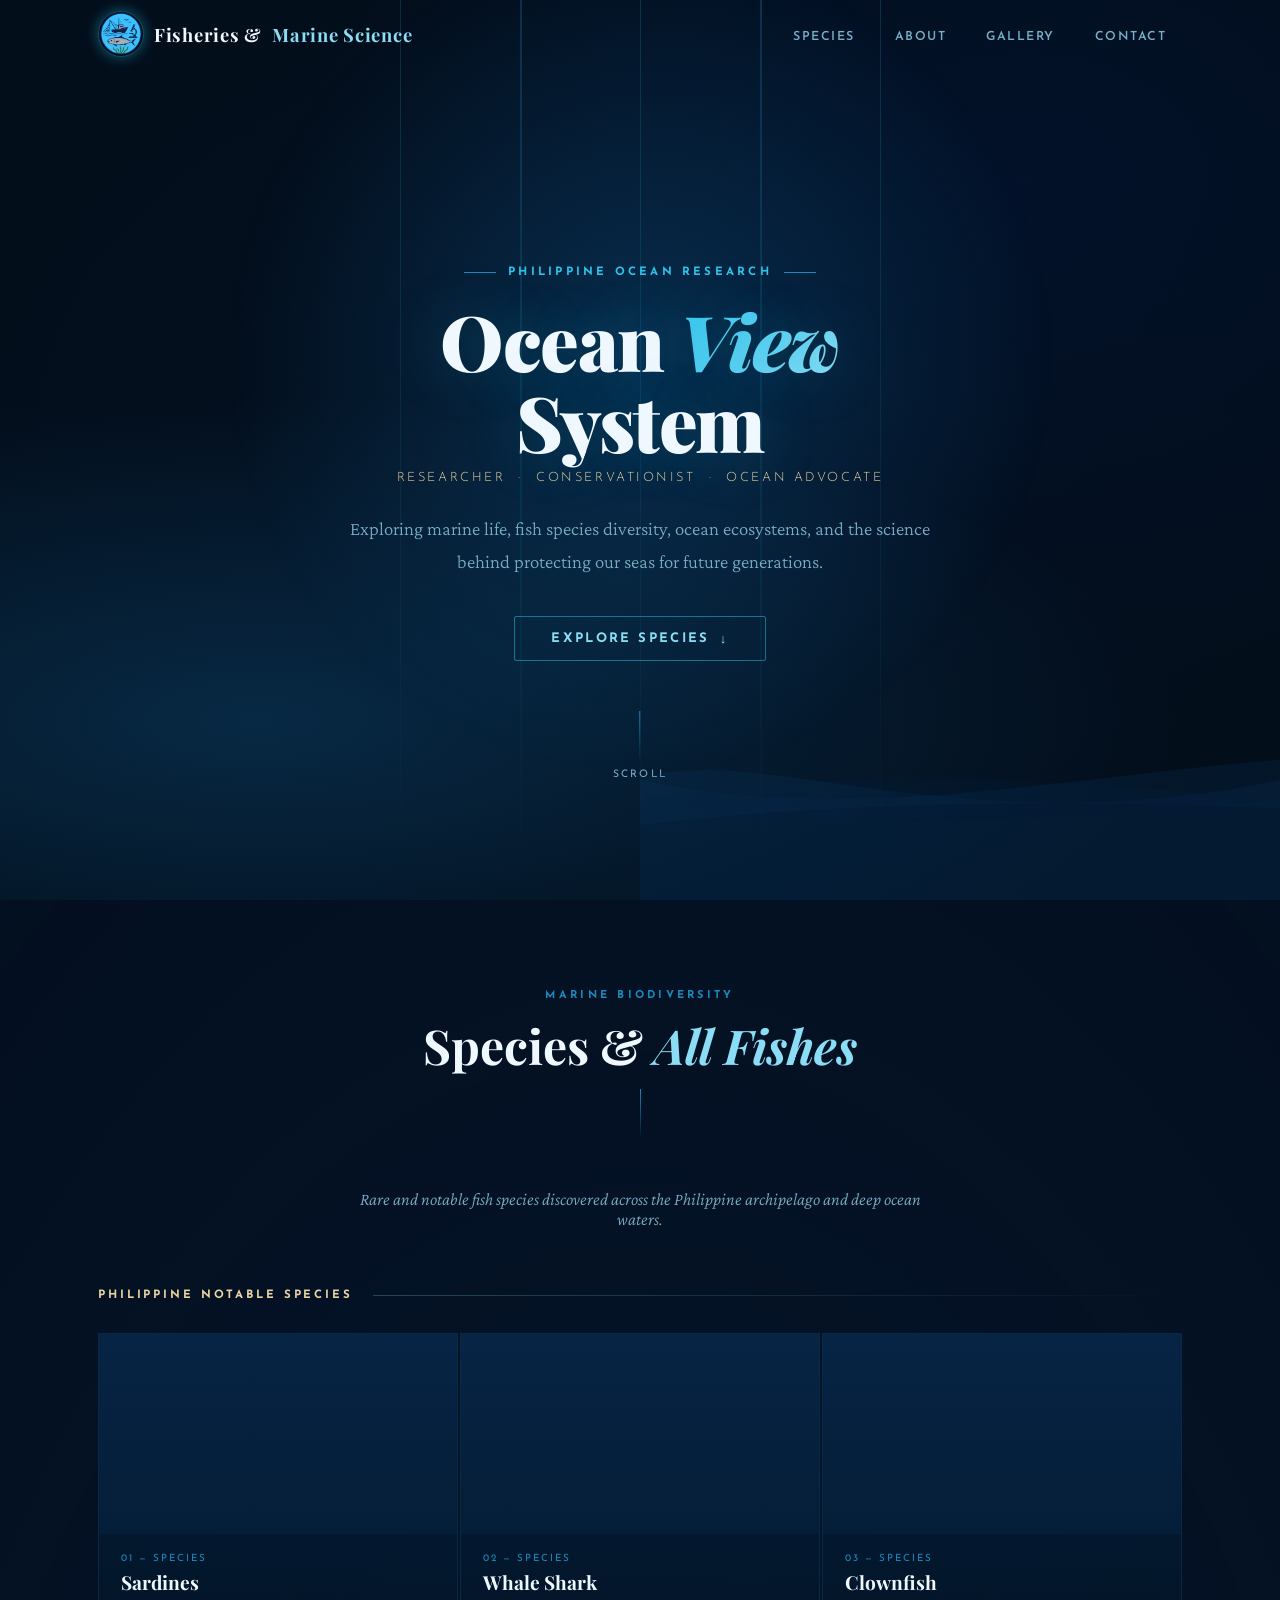
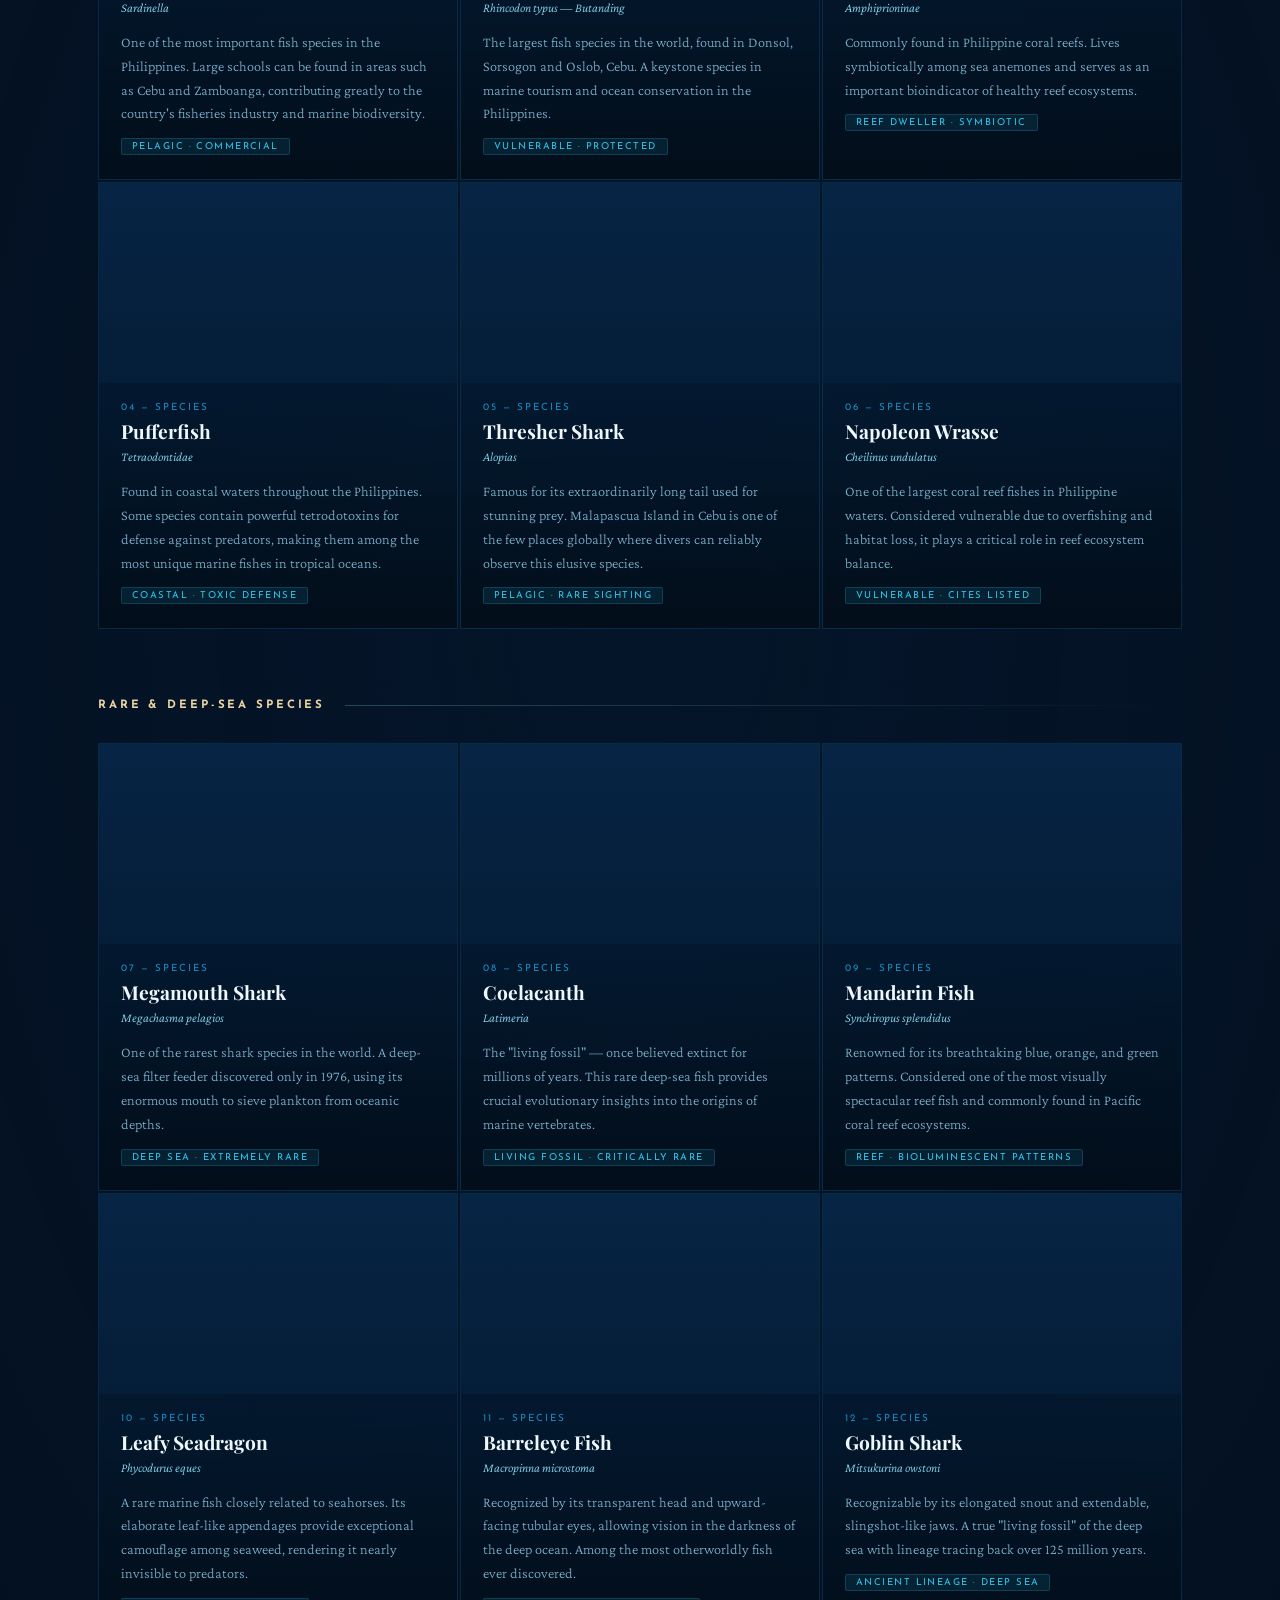
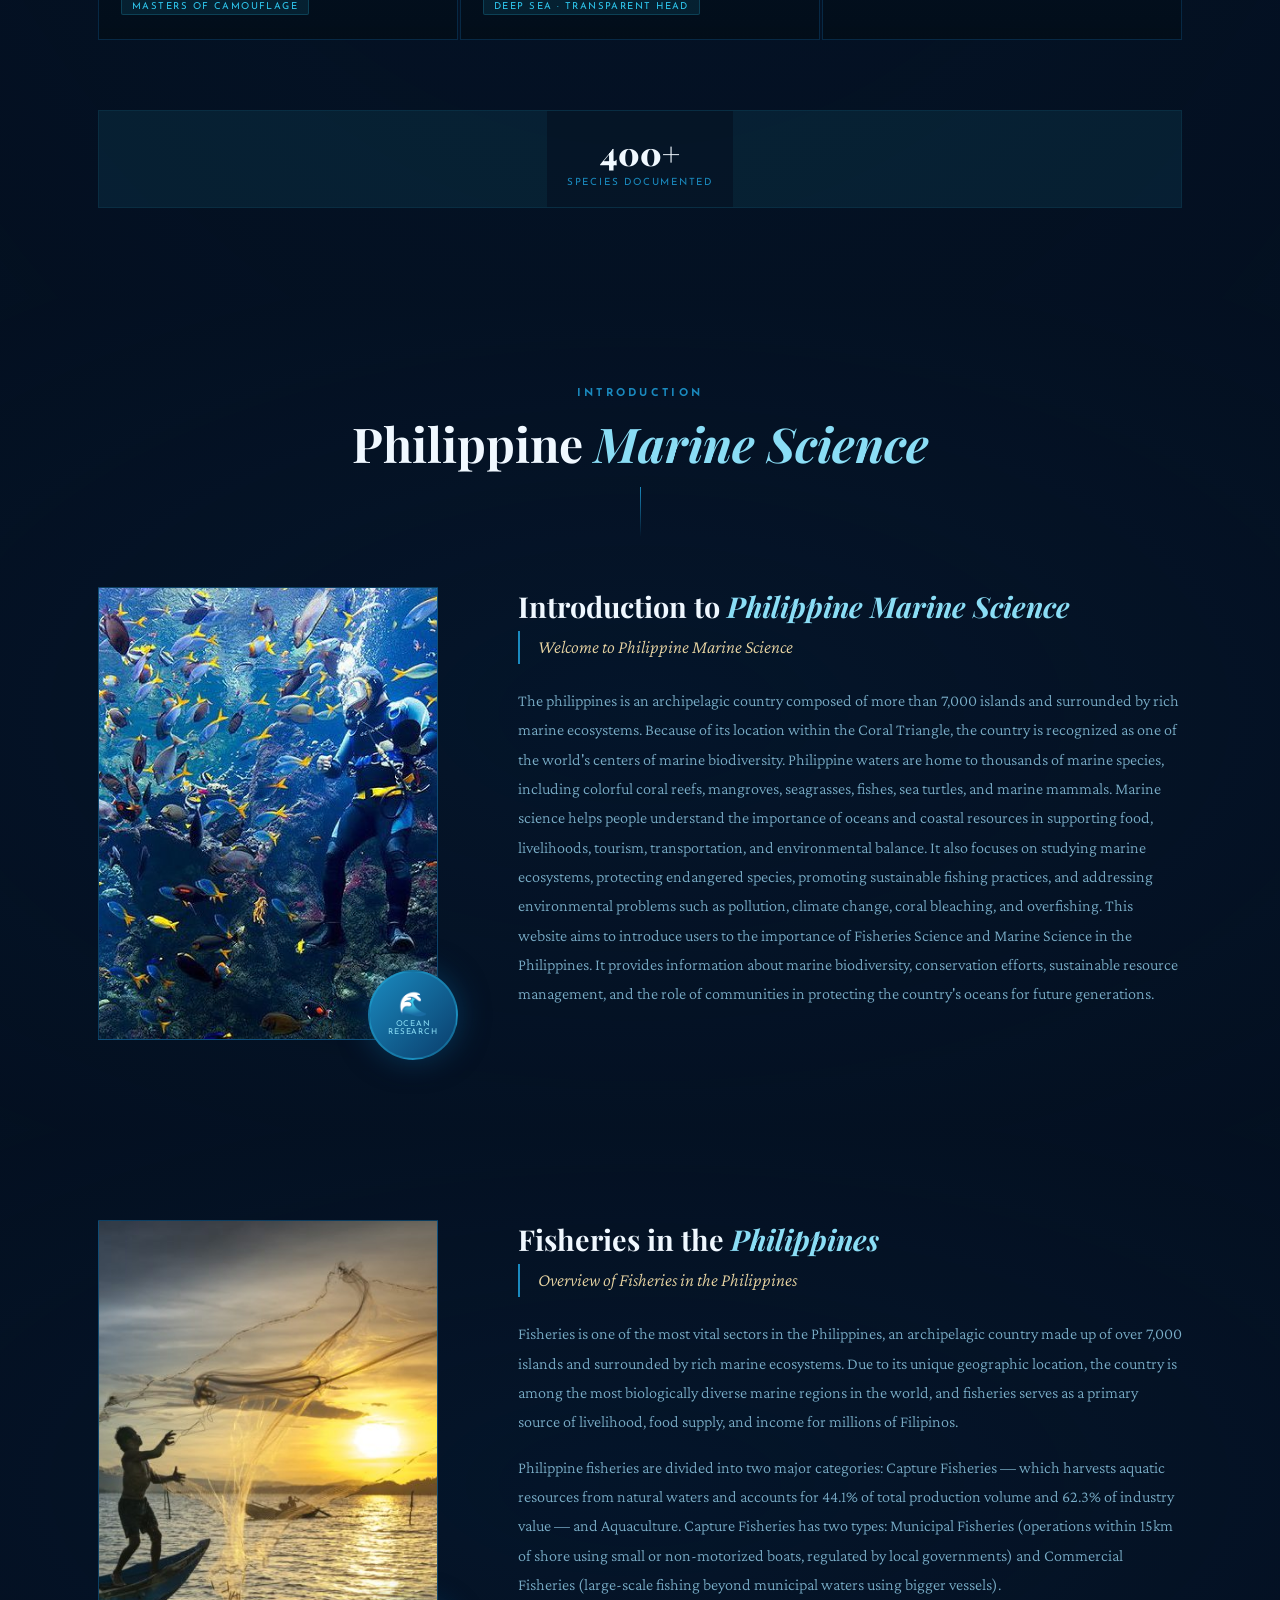
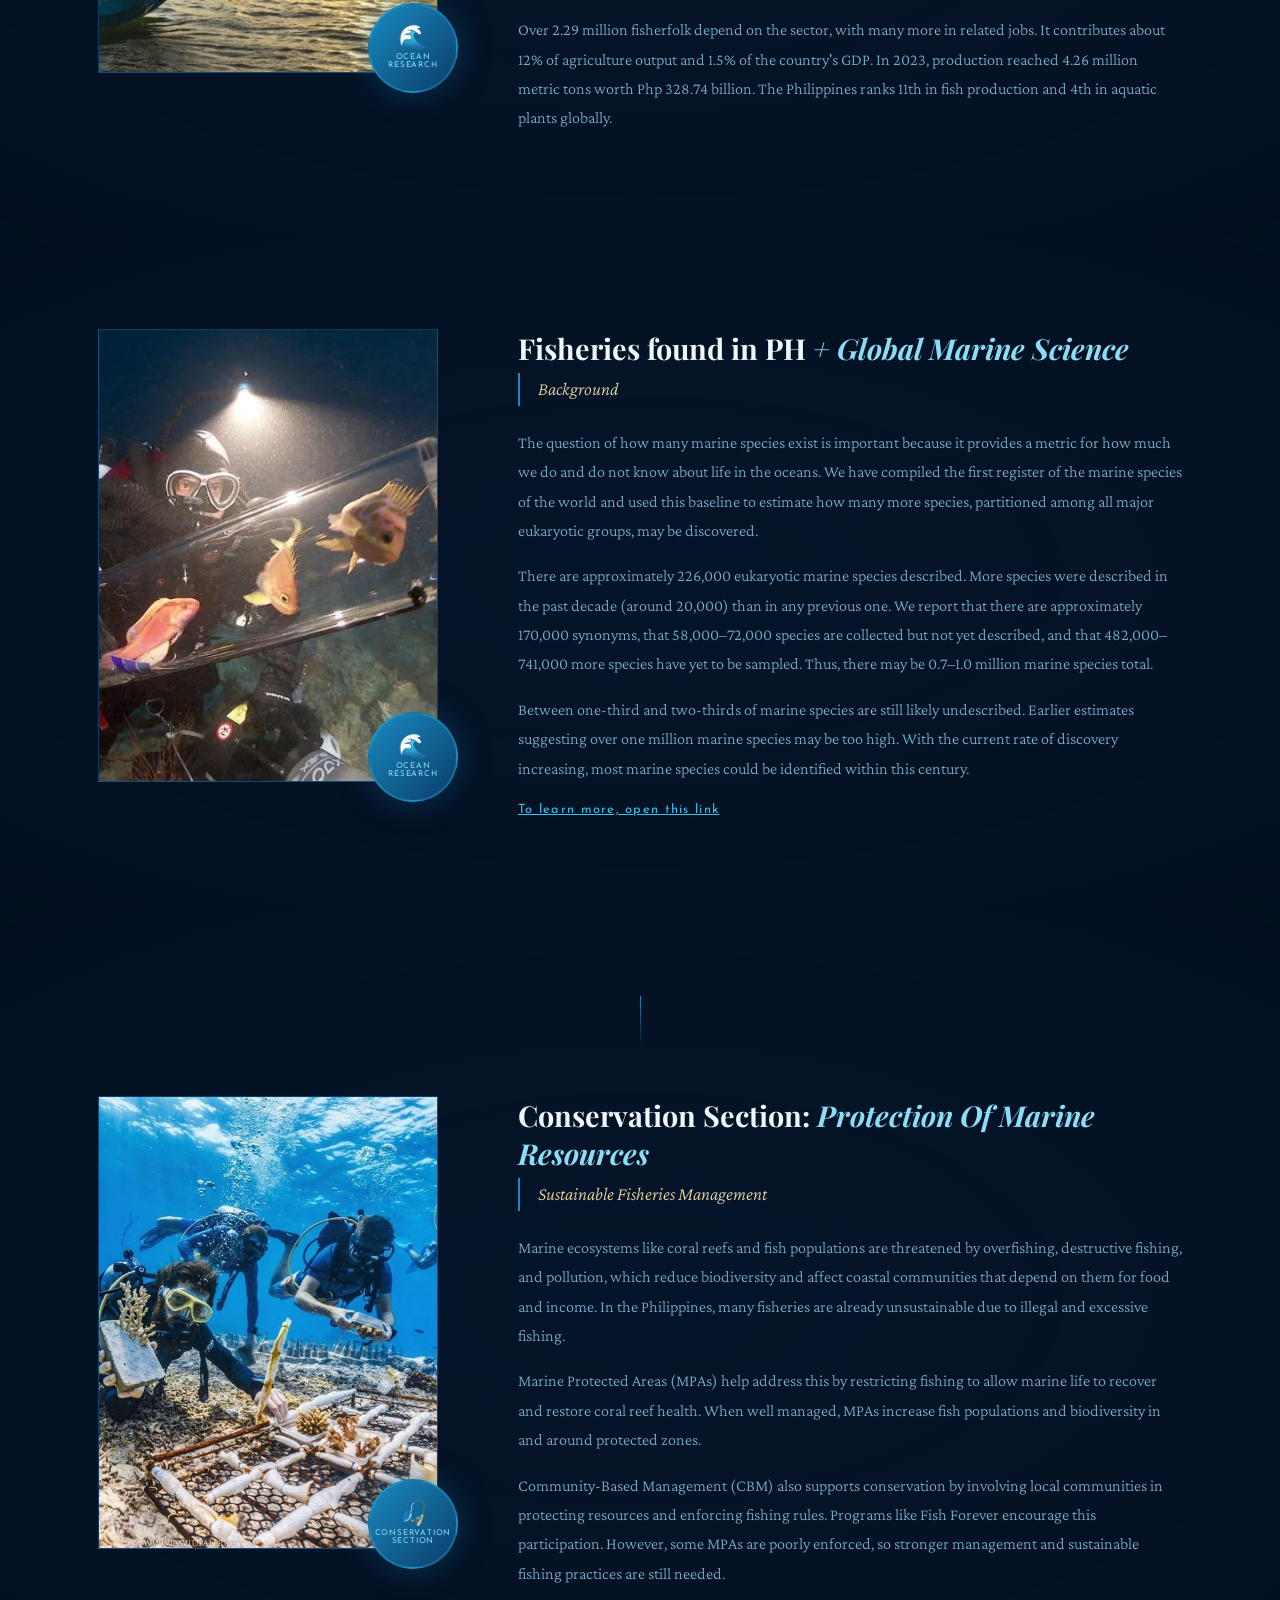
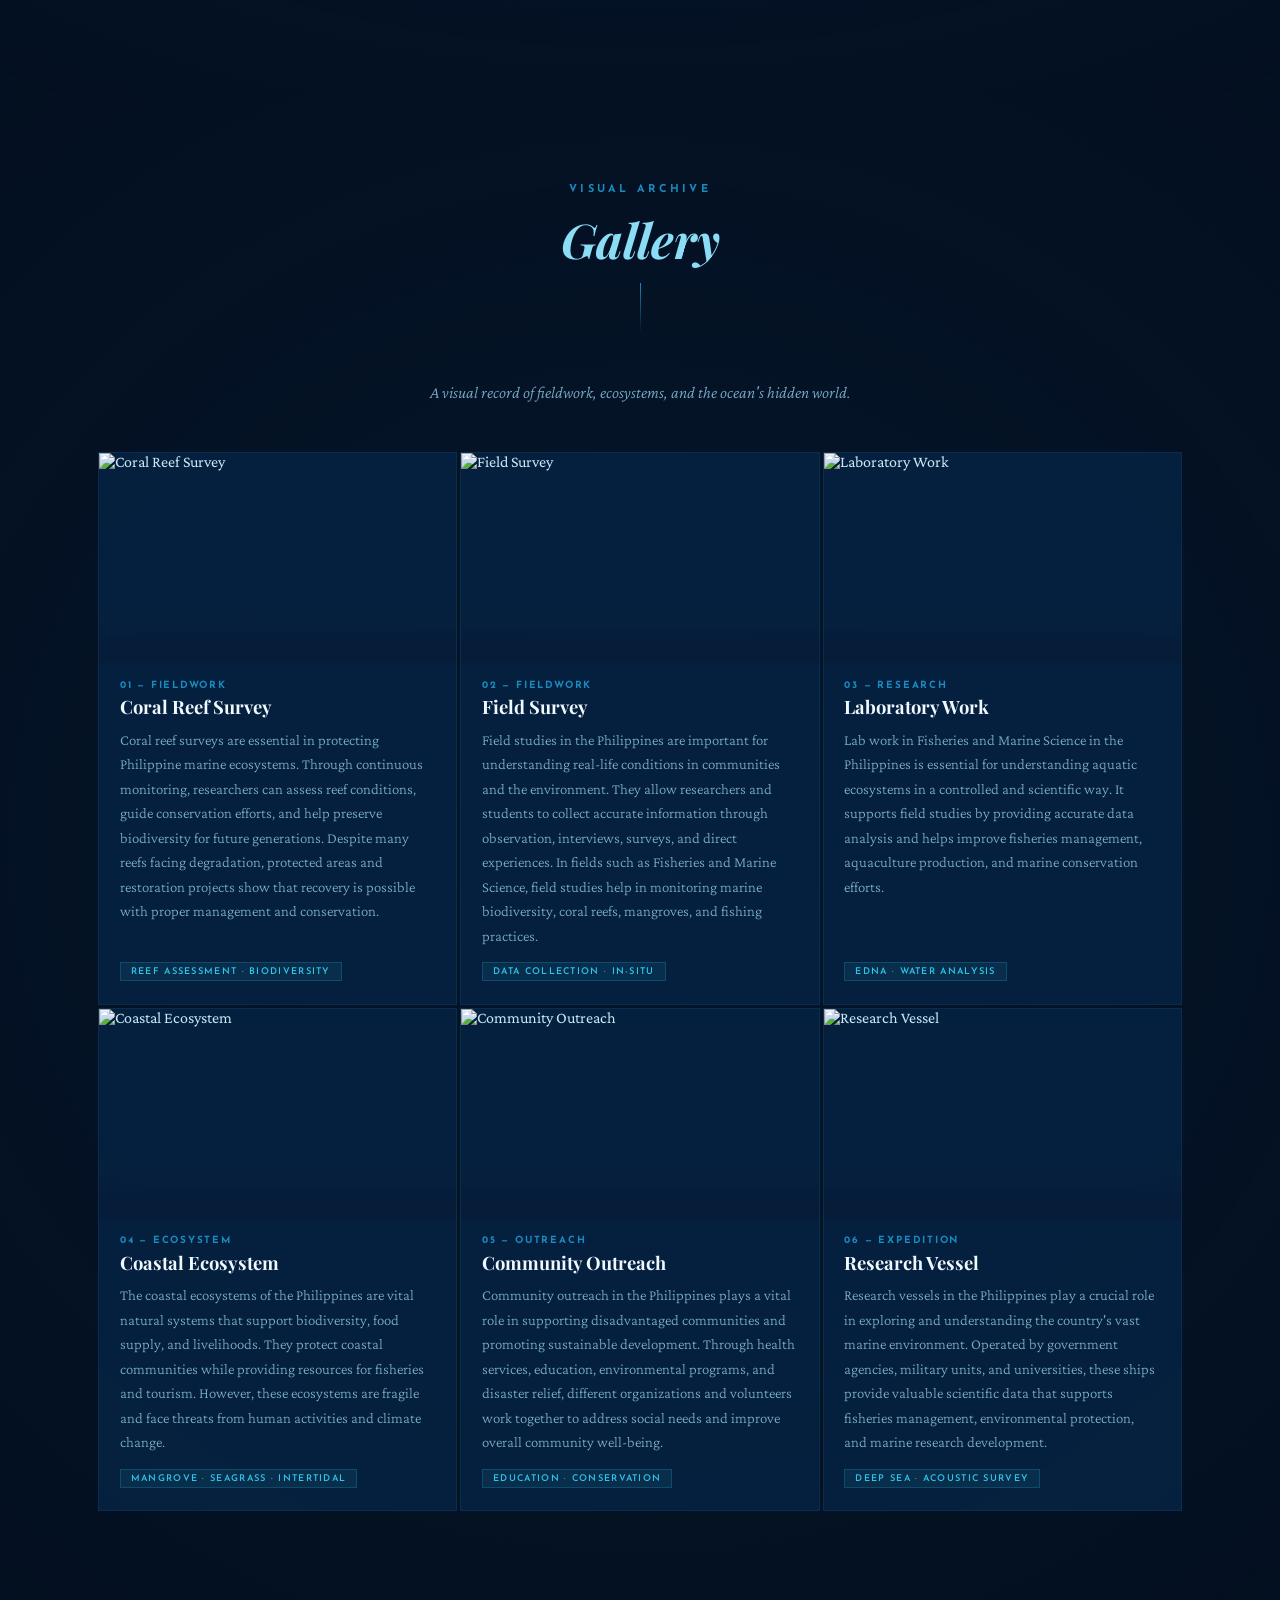
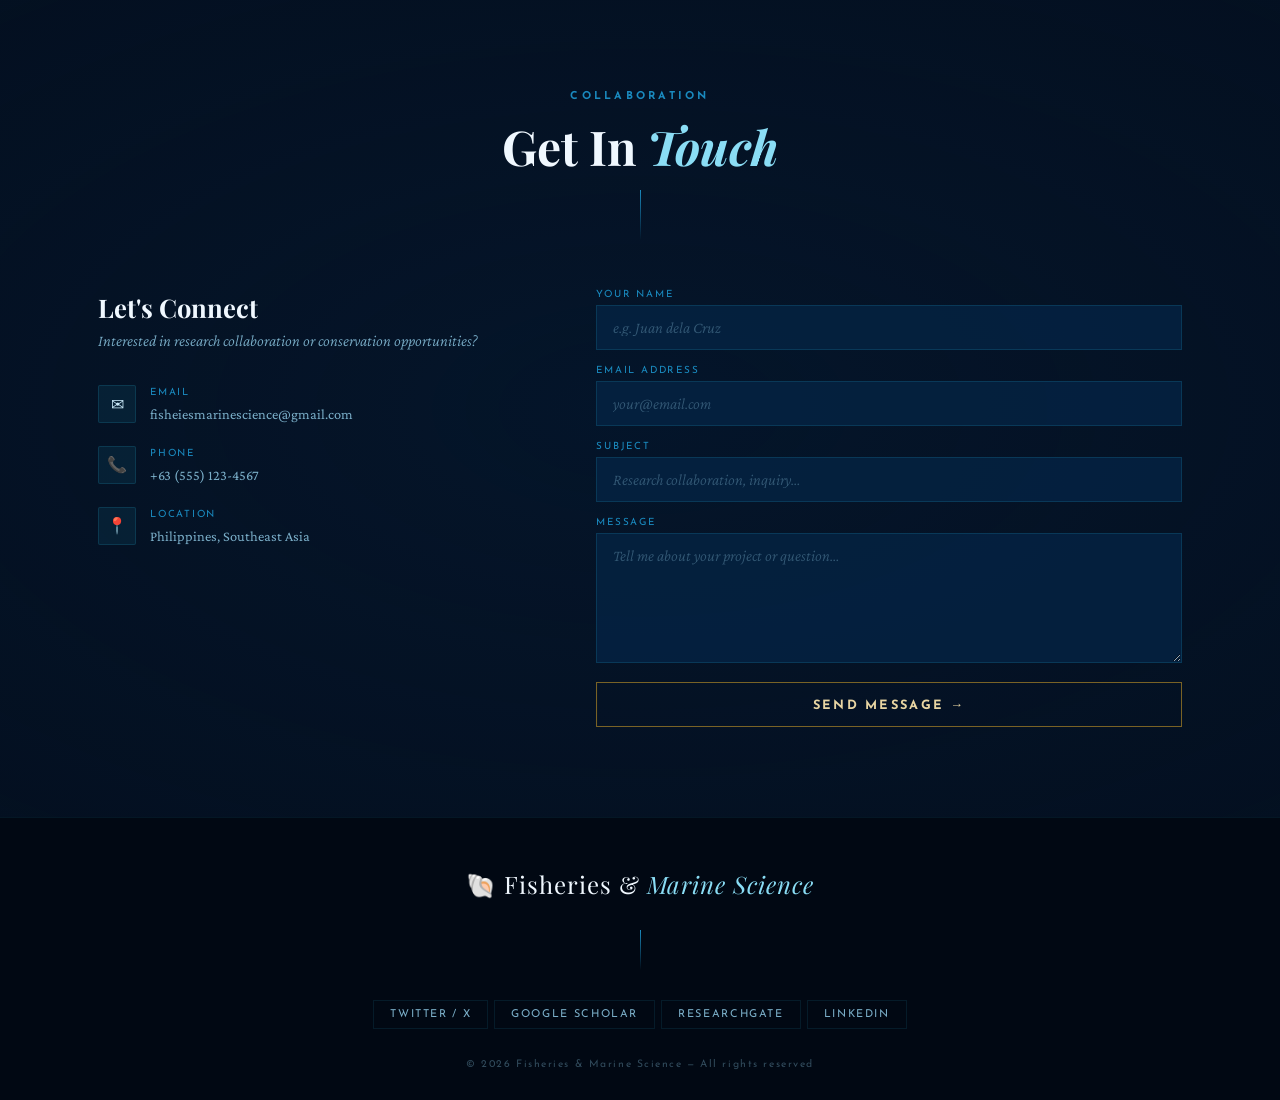
==== fms-updated (6).html @ 0a558bfd "Add files via upload" ====
<!DOCTYPE html>
<html lang="en">
<head>
  <meta charset="UTF-8">
  <meta name="viewport" content="width=device-width, initial-scale=1.0">
  <title>FMS - Fisheries &amp; Marine Science</title>
  <script src="https://cdn.jsdelivr.net/npm/@emailjs/browser@3/dist/email.min.js"></script>
  <link rel="icon" type="image/png" href="logo.ico">
  <link rel="preconnect" href="https://fonts.googleapis.com">
  <link href="https://fonts.googleapis.com/css2?family=Playfair+Display:ital,wght@0,400;0,700;0,900;1,400&family=Josefin+Sans:wght@300;400;600;700&family=Crimson+Pro:ital,wght@0,300;0,400;1,300&display=swap" rel="stylesheet">
  <link rel="stylesheet" href="baseS.css.css">
</head>
<body>

<!-- BUBBLES -->
<div class="bubbles" id="bubbles"></div>

<!-- ===== NAV ===== -->
<nav id="mainNav">
  <div class="container">
    <a href="#" class="logo">
      <div class="logo-icon"><img src="logo.png" alt="FMS Logo"></div>
      Fisheries &amp; <span>Marine Science</span>
    </a>
    <div class="menu-toggle" id="menuToggle">
      <span></span><span></span><span></span>
    </div>
    <ul class="nav-links" id="navLinks">
      <li><a href="#all-fishes">Species</a></li>
      <li><a href="#about">About</a></li>
      <li><a href="#gallery">Gallery</a></li>
      <li><a href="#contact">Contact</a></li>
    </ul>
  </div>
</nav>

<!-- ===== HERO ===== -->
<section class="hero" id="hero">
  <div class="rays">
    <div class="ray" style="left:20%;width:1px;animation-duration:7s;animation-delay:0s;"></div>
    <div class="ray" style="left:35%;width:2px;animation-duration:9s;animation-delay:1.5s;"></div>
    <div class="ray" style="left:50%;width:1px;animation-duration:6s;animation-delay:0.5s;"></div>
    <div class="ray" style="left:65%;width:2px;animation-duration:11s;animation-delay:2s;"></div>
    <div class="ray" style="left:80%;width:1px;animation-duration:8s;animation-delay:1s;"></div>
  </div>
  <div class="hero-content">
    <div class="hero-eyebrow">Philippine Ocean Research</div>
    <h1>Ocean <em>View</em><br>System</h1>
    <p class="hero-sub">Researcher &nbsp;·&nbsp; Conservationist &nbsp;·&nbsp; Ocean Advocate</p>
    <p class="tagline">
      Exploring marine life, fish species diversity, ocean ecosystems,
      and the science behind protecting our seas for future generations.
    </p>
    <a href="#all-fishes" class="hero-cta">
      <span>Explore Species</span>
      <span>↓</span>
    </a>
  </div>
  <div class="hero-scroll">
    <span></span>
    Scroll
  </div>
  <div class="hero-waves">
    <svg viewBox="0 0 1440 160" xmlns="http://www.w3.org/2000/svg" class="wave1" preserveAspectRatio="none">
      <path d="M0,64 C180,120 360,0 540,64 C720,128 900,10 1080,64 C1260,118 1380,30 1440,64 L1440,160 L0,160 Z" fill="rgba(10,61,107,0.4)"/>
      <path d="M1440,64 C1260,120 1080,0 900,64 C720,128 540,10 360,64 C180,118 60,30 0,64 L0,160 L1440,160 Z" fill="rgba(10,61,107,0.4)"/>
    </svg>
    <svg viewBox="0 0 1440 160" xmlns="http://www.w3.org/2000/svg" class="wave2" preserveAspectRatio="none">
      <path d="M0,80 C240,140 480,20 720,80 C960,140 1200,20 1440,80 L1440,160 L0,160 Z" fill="rgba(6,36,68,0.6)"/>
      <path d="M1440,80 C1200,140 960,20 720,80 C480,140 240,20 0,80 L0,160 L1440,160 Z" fill="rgba(6,36,68,0.6)"/>
    </svg>
    <svg viewBox="0 0 1440 160" xmlns="http://www.w3.org/2000/svg" class="wave3" preserveAspectRatio="none">
      <path d="M0,100 C360,40 720,160 1080,100 C1260,70 1380,120 1440,100 L1440,160 L0,160 Z" fill="rgba(4,15,31,0.9)"/>
      <path d="M1440,100 C1080,40 720,160 360,100 C180,70 60,120 0,100 L0,160 L1440,160 Z" fill="rgba(4,15,31,0.9)"/>
    </svg>
  </div>
</section>

<!-- ===== SPECIES ===== -->
<section id="all-fishes">
  <div class="container">
    <p class="section-tag">Marine Biodiversity</p>
    <h2 class="section-title">Species &amp; <em>All Fishes</em></h2>
    <div class="section-rule"></div>
    <p class="fish-intro">Rare and notable fish species discovered across the Philippine archipelago and deep ocean waters.</p>

    <div class="fish-group fade-up">
      <div class="group-header">
        <h3>Philippine Notable Species</h3>
        <div class="group-line"></div>
      </div>
      <div class="fish-grid">
        <div class="fish-card">
          <div class="fish-card-img" style="background-image: url('https://upload.wikimedia.org/wikipedia/commons/2/26/School_of_sardines_at_the_Monterey_Bay_Aquarium_%2812056%29.jpg');"></div>
          <div class="fish-card-body">
            <div class="fish-card-num">01 — SPECIES</div>
            <h4>Sardines</h4>
            <p class="latin">Sardinella</p>
            <p>One of the most important fish species in the Philippines. Large schools can be found in areas such as Cebu and Zamboanga, contributing greatly to the country's fisheries industry and marine biodiversity.</p>
            <span class="fish-card-tag">Pelagic · Commercial</span>
          </div>
        </div>
        <div class="fish-card">
          <div class="fish-card-img" style="background-image: url('https://upload.wikimedia.org/wikipedia/commons/c/c7/Whale_Shark_AdF.jpg');"></div>
          <div class="fish-card-body">
            <div class="fish-card-num">02 — SPECIES</div>
            <h4>Whale Shark</h4>
            <p class="latin">Rhincodon typus — Butanding</p>
            <p>The largest fish species in the world, found in Donsol, Sorsogon and Oslob, Cebu. A keystone species in marine tourism and ocean conservation in the Philippines.</p>
            <span class="fish-card-tag">Vulnerable · Protected</span>
          </div>
        </div>
        <div class="fish-card">
          <div class="fish-card-img" style="background-image: url('https://upload.wikimedia.org/wikipedia/commons/a/ad/Amphiprion_ocellaris_%28Clown_anemonefish%29_by_Nick_Hobgood.jpg');"></div>
          <div class="fish-card-body">
            <div class="fish-card-num">03 — SPECIES</div>
            <h4>Clownfish</h4>
            <p class="latin">Amphiprioninae</p>
            <p>Commonly found in Philippine coral reefs. Lives symbiotically among sea anemones and serves as an important bioindicator of healthy reef ecosystems.</p>
            <span class="fish-card-tag">Reef Dweller · Symbiotic</span>
          </div>
        </div>
        <div class="fish-card">
          <div class="fish-card-img" style="background-image: url('https://upload.wikimedia.org/wikipedia/commons/d/de/Finepatterned_Pufferfish_%28Takifugu_poecilonotus%29_-_GRB.jpg');"></div>
          <div class="fish-card-body">
            <div class="fish-card-num">04 — SPECIES</div>
            <h4>Pufferfish</h4>
            <p class="latin">Tetraodontidae</p>
            <p>Found in coastal waters throughout the Philippines. Some species contain powerful tetrodotoxins for defense against predators, making them among the most unique marine fishes in tropical oceans.</p>
            <span class="fish-card-tag">Coastal · Toxic Defense</span>
          </div>
        </div>
        <div class="fish-card">
          <div class="fish-card-img" style="background-image: url('https://upload.wikimedia.org/wikipedia/commons/1/18/Thresher_shark.jpg');"></div>
          <div class="fish-card-body">
            <div class="fish-card-num">05 — SPECIES</div>
            <h4>Thresher Shark</h4>
            <p class="latin">Alopias</p>
            <p>Famous for its extraordinarily long tail used for stunning prey. Malapascua Island in Cebu is one of the few places globally where divers can reliably observe this elusive species.</p>
            <span class="fish-card-tag">Pelagic · Rare Sighting</span>
          </div>
        </div>
        <div class="fish-card">
          <div class="fish-card-img" style="background-image: url('https://upload.wikimedia.org/wikipedia/commons/4/49/Humphead_wrasse_melb_aquarium.jpg');"></div>
          <div class="fish-card-body">
            <div class="fish-card-num">06 — SPECIES</div>
            <h4>Napoleon Wrasse</h4>
            <p class="latin">Cheilinus undulatus</p>
            <p>One of the largest coral reef fishes in Philippine waters. Considered vulnerable due to overfishing and habitat loss, it plays a critical role in reef ecosystem balance.</p>
            <span class="fish-card-tag">Vulnerable · CITES Listed</span>
          </div>
        </div>
      </div>
    </div>

    <div class="fish-group fade-up">
      <div class="group-header">
        <h3>Rare &amp; Deep-Sea Species</h3>
        <div class="group-line"></div>
      </div>
      <div class="fish-grid">
        <div class="fish-card">
          <div class="fish-card-img" style="background-image: url('https://upload.wikimedia.org/wikipedia/commons/1/14/Megamouth_shark_Megachasma_pelagios.jpg');"></div>
          <div class="fish-card-body">
            <div class="fish-card-num">07 — SPECIES</div>
            <h4>Megamouth Shark</h4>
            <p class="latin">Megachasma pelagios</p>
            <p>One of the rarest shark species in the world. A deep-sea filter feeder discovered only in 1976, using its enormous mouth to sieve plankton from oceanic depths.</p>
            <span class="fish-card-tag">Deep Sea · Extremely Rare</span>
          </div>
        </div>
        <div class="fish-card">
          <div class="fish-card-img" style="background-image: url('https://upload.wikimedia.org/wikipedia/commons/f/ff/Latimeria_menadoensis.jpg');"></div>
          <div class="fish-card-body">
            <div class="fish-card-num">08 — SPECIES</div>
            <h4>Coelacanth</h4>
            <p class="latin">Latimeria</p>
            <p>The "living fossil" — once believed extinct for millions of years. This rare deep-sea fish provides crucial evolutionary insights into the origins of marine vertebrates.</p>
            <span class="fish-card-tag">Living Fossil · Critically Rare</span>
          </div>
        </div>
        <div class="fish-card">
          <div class="fish-card-img" style="background-image: url('https://upload.wikimedia.org/wikipedia/commons/0/0e/Male_Mandarin_Dragonet_%28Pterosynchiropus_splendidus%29.jpg');"></div>
          <div class="fish-card-body">
            <div class="fish-card-num">09 — SPECIES</div>
            <h4>Mandarin Fish</h4>
            <p class="latin">Synchiropus splendidus</p>
            <p>Renowned for its breathtaking blue, orange, and green patterns. Considered one of the most visually spectacular reef fish and commonly found in Pacific coral reef ecosystems.</p>
            <span class="fish-card-tag">Reef · Bioluminescent Patterns</span>
          </div>
        </div>
        <div class="fish-card">
          <div class="fish-card-img" style="background-image: url('https://upload.wikimedia.org/wikipedia/commons/7/7b/Leafy_seadragon.jpg');"></div>
          <div class="fish-card-body">
            <div class="fish-card-num">10 — SPECIES</div>
            <h4>Leafy Seadragon</h4>
            <p class="latin">Phycodurus eques</p>
            <p>A rare marine fish closely related to seahorses. Its elaborate leaf-like appendages provide exceptional camouflage among seaweed, rendering it nearly invisible to predators.</p>
            <span class="fish-card-tag">Masters of Camouflage</span>
          </div>
        </div>
        <div class="fish-card">
          <div class="fish-card-img" style="background-image: url('https://upload.wikimedia.org/wikipedia/commons/b/b5/Barreleye-fish_GoK.jpg');"></div>
          <div class="fish-card-body">
            <div class="fish-card-num">11 — SPECIES</div>
            <h4>Barreleye Fish</h4>
            <p class="latin">Macropinna microstoma</p>
            <p>Recognized by its transparent head and upward-facing tubular eyes, allowing vision in the darkness of the deep ocean. Among the most otherworldly fish ever discovered.</p>
            <span class="fish-card-tag">Deep Sea · Transparent Head</span>
          </div>
        </div>
        <div class="fish-card">
          <div class="fish-card-img" style="background-image: url('https://www.fws.gov/sites/default/files/banner_images/2022-12/goblin%2Bshark.jpg');"></div>
          <div class="fish-card-body">
            <div class="fish-card-num">12 — SPECIES</div>
            <h4>Goblin Shark</h4>
            <p class="latin">Mitsukurina owstoni</p>
            <p>Recognizable by its elongated snout and extendable, slingshot-like jaws. A true "living fossil" of the deep sea with lineage tracing back over 125 million years.</p>
            <span class="fish-card-tag">Ancient Lineage · Deep Sea</span>
          </div>
        </div>
      </div>
    </div>

    <!-- ===== STATS — inilipat dito mula sa about section ===== -->
<div class="about-stats fade-up" style="margin-top: 50px; display: flex; justify-content: center;">
  <div class="stat" style="border: none;">
    <div class="stat-num">
      <a href="https://www.fishi-pedia.com/fishes/native_regions/mer-des-philippines?fbclid=IwY2xjawSCKUdleHRuA2FlbQIxMABicmlkETFuZ2pFQ0xOVXUweHo0OEJIc3J0YwZhcHBfaWQQMjIyMDM5MTc4ODIwMDg5MgABHpcvwIihCHpbOLQuYhUWidownOeyvklqakDoCJkTO2quJLb8AixC_XsJWoBy_aem_-XkKSZQDQFl_pWx6UTZDTw&pg=2" target="_blank" style="color: inherit; text-decoration: none;">400+</a>
    </div>
    <div class="stat-label">Species Documented</div>
  </div>
</div>
</section>

<!-- ===== ABOUT — Section 1: Philippine Marine Science ===== -->
<section id="about">
  <div class="container">
    <p class="section-tag">Introduction</p>
    <h2 class="section-title">Philippine <em>Marine Science</em></h2>
    <div class="section-rule"></div>
    <div class="about-inner fade-up">
      <div class="about-visual">
        <div class="about-img-frame">
          <img src="PMS.jpg" alt="Philippine Marine Science">
          <div class="about-corner tl"></div>
          <div class="about-corner tr"></div>
          <div class="about-corner bl"></div>
          <div class="about-corner br"></div>
        </div>
        <div class="about-badge">
          <span class="badge-num">🌊</span>
          <span class="badge-label">Ocean Research</span>
        </div>
      </div>
      <div class="about-content">
        <h3>Introduction to <em>Philippine Marine Science</em></h3>
        <p class="lead">Welcome to Philippine Marine Science</p>
        <p>The philippines is an archipelagic country composed of more than 7,000 islands and surrounded by rich marine ecosystems. Because of its location within the Coral Triangle, the country is recognized as one of the world's centers of marine biodiversity. Philippine waters are home to thousands of marine species, including colorful coral reefs, mangroves, seagrasses, fishes, sea turtles, and marine mammals. Marine science helps people understand the importance of oceans and coastal resources in supporting food, livelihoods, tourism, transportation, and environmental balance. It also focuses on studying marine ecosystems, protecting endangered species, promoting sustainable fishing practices, and addressing environmental problems such as pollution, climate change, coral bleaching, and overfishing. This website aims to introduce users to the importance of Fisheries Science and Marine Science in the Philippines. It provides information about marine biodiversity, conservation efforts, sustainable resource management, and the role of communities in protecting the country's oceans for future generations.</p>
      </div>
    </div>
  </div>
</section>

<!-- ===== ABOUT — Section 2: Fisheries in the Philippines ===== -->
<section id="about">
  <div class="container">
    <div class="about-inner fade-up">
      <div class="about-visual">
        <div class="about-img-frame">
          <img src="FMS-PH.jpg" alt="Fisheries in the Philippines">
          <div class="about-corner tl"></div>
          <div class="about-corner tr"></div>
          <div class="about-corner bl"></div>
          <div class="about-corner br"></div>
        </div>
        <div class="about-badge">
          <span class="badge-num">🌊</span>
          <span class="badge-label">Ocean Research</span>
        </div>
      </div>
      <div class="about-content">
        <h3>Fisheries in the <em>Philippines</em></h3>
        <p class="lead">Overview of Fisheries in the Philippines</p>
        <p>Fisheries is one of the most vital sectors in the Philippines, an archipelagic country made up of over 7,000 islands and surrounded by rich marine ecosystems. Due to its unique geographic location, the country is among the most biologically diverse marine regions in the world, and fisheries serves as a primary source of livelihood, food supply, and income for millions of Filipinos.</p>
        <p>Philippine fisheries are divided into two major categories: Capture Fisheries — which harvests aquatic resources from natural waters and accounts for 44.1% of total production volume and 62.3% of industry value — and Aquaculture. Capture Fisheries has two types: Municipal Fisheries (operations within 15km of shore using small or non-motorized boats, regulated by local governments) and Commercial Fisheries (large-scale fishing beyond municipal waters using bigger vessels).</p>
        <p>Over 2.29 million fisherfolk depend on the sector, with many more in related jobs. It contributes about 12% of agriculture output and 1.5% of the country's GDP. In 2023, production reached 4.26 million metric tons worth Php 328.74 billion. The Philippines ranks 11th in fish production and 4th in aquatic plants globally.</p>
      </div>
    </div>
  </div>
</section>

<!-- ===== ABOUT — Section 3: Global Marine Science ===== -->
<section id="about">
  <div class="container">
    <div class="about-inner fade-up">
      <div class="about-visual">
        <div class="about-img-frame">
          <img src="GPMS.jpeg" alt="Global Marine Science">
          <div class="about-corner tl"></div>
          <div class="about-corner tr"></div>
          <div class="about-corner bl"></div>
          <div class="about-corner br"></div>
        </div>
        <div class="about-badge">
          <span class="badge-num">🌊</span>
          <span class="badge-label">Ocean Research</span>
        </div>
      </div>
      <div class="about-content">
        <h3>Fisheries found in PH <em>+ Global Marine Science</em></h3>
        <p class="lead">Background</p>
        <p>The question of how many marine species exist is important because it provides a metric for how much we do and do not know about life in the oceans. We have compiled the first register of the marine species of the world and used this baseline to estimate how many more species, partitioned among all major eukaryotic groups, may be discovered.</p>
        <p>There are approximately 226,000 eukaryotic marine species described. More species were described in the past decade (around 20,000) than in any previous one. We report that there are approximately 170,000 synonyms, that 58,000–72,000 species are collected but not yet described, and that 482,000–741,000 more species have yet to be sampled. Thus, there may be 0.7–1.0 million marine species total.</p>
        <p>Between one-third and two-thirds of marine species are still likely undescribed. Earlier estimates suggesting over one million marine species may be too high. With the current rate of discovery increasing, most marine species could be identified within this century.</p>
        <a href="https://www.scuba.com/blog/common-marine-life-philippines/?srsltid=AfmBOopg9ldkDK6r5o-sX5FRhbkPOocgEcXfHw-9GMfKOlwz4pa4KPEw" target="_blank">To learn more, open this link</a>
      </div>
    </div>
  </div>
</section>

<!-- ===== FISHERIES — Conservation Section ===== -->
<section id="fisheries">
  <div class="container">
    <div class="section-rule"></div>
    <div class="about-inner fade-up">
      <div class="about-visual">
        <div class="about-img-frame">
          <img src="PROTECTION PMS.jpg" alt="Fisheries Overview">
          <div class="about-corner tl"></div>
          <div class="about-corner tr"></div>
          <div class="about-corner bl"></div>
          <div class="about-corner br"></div>
        </div>
        <div class="about-badge">
          <span class="badge-num">&#127907;</span>
          <span class="badge-label">Conservation Section</span>
        </div>
      </div>
      <div class="about-content">
        <h3>Conservation Section: <em>Protection Of Marine Resources</em></h3>
        <p class="lead">Sustainable Fisheries Management</p>
        <p>Marine ecosystems like coral reefs and fish populations are threatened by overfishing, destructive fishing, and pollution, which reduce biodiversity and affect coastal communities that depend on them for food and income. In the Philippines, many fisheries are already unsustainable due to illegal and excessive fishing.</p>
        <p>Marine Protected Areas (MPAs) help address this by restricting fishing to allow marine life to recover and restore coral reef health. When well managed, MPAs increase fish populations and biodiversity in and around protected zones.</p>
        <p>Community-Based Management (CBM) also supports conservation by involving local communities in protecting resources and enforcing fishing rules. Programs like Fish Forever encourage this participation. However, some MPAs are poorly enforced, so stronger management and sustainable fishing practices are still needed.</p>
      </div>
    </div>
  </div>
</section>

<!-- ===== GALLERY ===== -->
<section id="gallery">
  <div class="container">
    <p class="section-tag">Visual Archive</p>
    <h2 class="section-title"><em>Gallery</em></h2>
    <div class="section-rule"></div>
    <p class="gallery-intro">A visual record of fieldwork, ecosystems, and the ocean's hidden world.</p>

    <div class="gallery-grid fade-up">

      <!-- 01 Coral Reef Survey -->
      <div class="gallery-item">
        <div class="gallery-photo-wrap">
          <img class="gallery-item-photo" src="Gallery/coral-reef-survey.jpg" alt="Coral Reef Survey" height="300">
        </div>
        <div class="gallery-item-body">
          <div class="gallery-item-num">01 — FIELDWORK</div>
          <h3 class="gallery-item-title">Coral Reef Survey</h3>
          <p class="gallery-item-desc">Coral reef surveys are essential in protecting Philippine marine ecosystems. Through continuous monitoring, researchers can assess reef conditions, guide conservation efforts, and help preserve biodiversity for future generations. Despite many reefs facing degradation, protected areas and restoration projects show that recovery is possible with proper management and conservation.</p>
          <span class="gallery-item-tags">Reef Assessment · Biodiversity</span>
        </div>
      </div>

      <!-- 02 Field Survey -->
      <div class="gallery-item">
        <div class="gallery-photo-wrap">
          <img class="gallery-item-photo" src="Gallery/field survey.jpg" alt="Field Survey" height="300">
        </div>
        <div class="gallery-item-body">
          <div class="gallery-item-num">02 — FIELDWORK</div>
          <h3 class="gallery-item-title">Field Survey</h3>
          <p class="gallery-item-desc">Field studies in the Philippines are important for understanding real-life conditions in communities and the environment. They allow researchers and students to collect accurate information through observation, interviews, surveys, and direct experiences. In fields such as Fisheries and Marine Science, field studies help in monitoring marine biodiversity, coral reefs, mangroves, and fishing practices.</p>
          <span class="gallery-item-tags">Data Collection · In-Situ</span>
        </div>
      </div>

      <!-- 03 Laboratory Work -->
      <div class="gallery-item">
        <div class="gallery-photo-wrap">
          <img class="gallery-item-photo" src="Gallery/lab work.jpg" alt="Laboratory Work" height="300">
        </div>
        <div class="gallery-item-body">
          <div class="gallery-item-num">03 — RESEARCH</div>
          <h3 class="gallery-item-title">Laboratory Work</h3>
          <p class="gallery-item-desc">Lab work in Fisheries and Marine Science in the Philippines is essential for understanding aquatic ecosystems in a controlled and scientific way. It supports field studies by providing accurate data analysis and helps improve fisheries management, aquaculture production, and marine conservation efforts.</p>
          <span class="gallery-item-tags">eDNA · Water Analysis</span>
        </div>
      </div>

      <!-- 04 Coastal Ecosystem -->
      <div class="gallery-item">
        <div class="gallery-photo-wrap">
          <img class="gallery-item-photo" src="Gallery/coastal ecosystem.jpg" alt="Coastal Ecosystem" height="300">
        </div>
        <div class="gallery-item-body">
          <div class="gallery-item-num">04 — ECOSYSTEM</div>
          <h3 class="gallery-item-title">Coastal Ecosystem</h3>
          <p class="gallery-item-desc">The coastal ecosystems of the Philippines are vital natural systems that support biodiversity, food supply, and livelihoods. They protect coastal communities while providing resources for fisheries and tourism. However, these ecosystems are fragile and face threats from human activities and climate change.</p>
          <span class="gallery-item-tags">Mangrove · Seagrass · Intertidal</span>
        </div>
      </div>

      <!-- 05 Community Outreach -->
      <div class="gallery-item">
        <div class="gallery-photo-wrap">
          <img class="gallery-item-photo" src="Gallery/community.jpg" alt="Community Outreach" height="300">
        </div>
        <div class="gallery-item-body">
          <div class="gallery-item-num">05 — OUTREACH</div>
          <h3 class="gallery-item-title">Community Outreach</h3>
          <p class="gallery-item-desc">Community outreach in the Philippines plays a vital role in supporting disadvantaged communities and promoting sustainable development. Through health services, education, environmental programs, and disaster relief, different organizations and volunteers work together to address social needs and improve overall community well-being.</p>
          <span class="gallery-item-tags">Education · Conservation</span>
        </div>
      </div>

      <!-- 06 Research Vessel -->
      <div class="gallery-item">
        <div class="gallery-photo-wrap">
          <img class="gallery-item-photo" src="Gallery/research vessel.jpg" alt="Research Vessel" height="300">
        </div>
        <div class="gallery-item-body">
          <div class="gallery-item-num">06 — EXPEDITION</div>
          <h3 class="gallery-item-title">Research Vessel</h3>
          <p class="gallery-item-desc">Research vessels in the Philippines play a crucial role in exploring and understanding the country's vast marine environment. Operated by government agencies, military units, and universities, these ships provide valuable scientific data that supports fisheries management, environmental protection, and marine research development.</p>
          <span class="gallery-item-tags">Deep Sea · Acoustic Survey</span>
        </div>
      </div>

    </div>
  </div>
</section>

<!-- ===== CONTACT ===== -->
<section id="contact">
  <div class="container">
    <p class="section-tag">Collaboration</p>
    <h2 class="section-title">Get In <em>Touch</em></h2>
    <div class="section-rule"></div>
    <div class="contact-grid fade-up">
      <div class="contact-info">
        <h3>Let's Connect</h3>
        <p class="sub">Interested in research collaboration or conservation opportunities?</p>
        <div class="detail">
          <div class="detail-icon">✉</div>
          <div class="detail-text">
            <span class="detail-label">Email</span>
            fisheiesmarinescience@gmail.com
          </div>
        </div>
        <div class="detail">
          <div class="detail-icon">📞</div>
          <div class="detail-text">
            <span class="detail-label">Phone</span>
            +63 (555) 123-4567
          </div>
        </div>
        <div class="detail">
          <div class="detail-icon">📍</div>
          <div class="detail-text">
            <span class="detail-label">Location</span>
            Philippines, Southeast Asia
          </div>
        </div>
      </div>
      <form class="contact-form" id="contactForm">
        <div class="form-group">
          <label>Your Name</label>
          <input type="text" name="user_name" placeholder="e.g. Juan dela Cruz" required />
        </div>
        <div class="form-group">
          <label>Email Address</label>
          <input type="email" name="user_email" placeholder="your@email.com" required />
        </div>
        <div class="form-group">
          <label>Subject</label>
          <input type="text" name="subject" placeholder="Research collaboration, inquiry…" />
        </div>
        <div class="form-group">
          <label>Message</label>
          <textarea name="message" placeholder="Tell me about your project or question…" required></textarea>
        </div>
        <button type="submit">Send Message →</button>
      </form>
    </div>
  </div>
</section>

<!-- ===== FOOTER ===== -->
<footer>
  <div class="footer-inner">
    <div class="footer-logo">🐚 Fisheries &amp; <span>Marine Science</span></div>
    <div class="footer-divider"></div>
    <div class="footer-socials">
      <a href="#">Twitter / X</a>
      <a href="#">Google Scholar</a>
      <a href="#">ResearchGate</a>
      <a href="#">LinkedIn</a>
    </div>
    <p class="footer-copy">&copy; 2026 Fisheries &amp; Marine Science — All rights reserved</p>
  </div>
</footer>

<script>
  emailjs.init("Fe2JpZBahmWcwAfBh");
  document.getElementById("contactForm").addEventListener("submit", function (e) {
    e.preventDefault();
    emailjs.sendForm("service_cncg6tc", "template_i224w9j", this)
      .then(function () {
        alert("Message sent successfully!");
        document.getElementById("contactForm").reset();
      }, function (error) {
        alert("Failed to send message.");
        console.log(error);
      });
  });
</script>
<script src="basejs.js"></script>
</body>
</html>
---- baseS.css.css ----
/* ============================================================
   FMS — Fisheries & Marine Science
   Stylesheet  |  fms-style.css
   ============================================================ */

/* ── CSS Variables (Color Palette) ── */
:root {
  --deep:    #020d18;
  --abyss:   #040f1f;
  --navy:    #062444;
  --ocean:   #0a3d6b;
  --sea:     #0e5a8e;
  --wave:    #1a8abf;
  --shallow: #2ec4eb;
  --foam:    #8addf5;
  --sand:    #e8d5a3;
  --gold:    #f0b429;
  --coral:   #ff6b6b;
  --kelp:    #3a7d44;
  --white:   #f0f8ff;
  --text:    #c8e8f8;
  --muted:   #7aaec8;
}

/* ── Reset & Base ── */
*, *::before, *::after {
  box-sizing: border-box;
  margin: 0;
  padding: 0;
}
html {
  scroll-behavior: smooth;
  font-size: 16px;
}
body {
  font-family: 'Crimson Pro', Georgia, serif;
  color: var(--text);
  background: var(--abyss);
  overflow-x: hidden;
  cursor: crosshair;
}

/* ── Animated Ocean Background ── */
body::before {
  content: '';
  position: fixed;
  inset: 0;
  background:
    radial-gradient(ellipse 120% 60% at 20% 80%, rgba(14,90,142,0.35) 0%, transparent 60%),
    radial-gradient(ellipse 80% 80% at 80% 20%, rgba(2,20,50,0.6) 0%, transparent 70%),
    radial-gradient(ellipse 100% 100% at 50% 50%, rgba(4,15,31,1) 0%, rgba(2,13,24,1) 100%);
  pointer-events: none;
  z-index: 0;
}

/* ── Floating Bubbles ── */
.bubbles {
  position: fixed;
  inset: 0;
  pointer-events: none;
  z-index: 0;
  overflow: hidden;
}
.bubble {
  position: absolute;
  bottom: -60px;
  border-radius: 50%;
  background: radial-gradient(circle at 35% 35%, rgba(255,255,255,0.25), rgba(42,196,235,0.06));
  border: 1px solid rgba(42,196,235,0.2);
  animation: floatUp linear infinite;
}
@keyframes floatUp {
  0%   { transform: translateY(0) translateX(0) scale(1); opacity: 0; }
  10%  { opacity: 1; }
  90%  { opacity: 0.4; }
  100% { transform: translateY(-105vh) translateX(40px) scale(0.6); opacity: 0; }
}

/* ── Container ── */
.container {
  max-width: 1140px;
  margin: 0 auto;
  padding: 0 28px;
  position: relative;
  z-index: 2;
}

/* ============================================================
   NAVIGATION
   ============================================================ */
nav {
  position: fixed;
  top: 0; left: 0; right: 0;
  z-index: 1000;
  padding: 0;
  transition: background 0.4s, backdrop-filter 0.4s;
}
nav.scrolled {
  background: rgba(2,13,24,0.88);
  backdrop-filter: blur(16px);
  border-bottom: 1px solid rgba(42,196,235,0.12);
}
nav .container {
  display: flex;
  align-items: center;
  justify-content: space-between;
  height: 68px;
}

/* Logo */
.logo {
  font-family: 'Playfair Display', serif;
  font-size: 1.15rem;
  font-weight: 700;
  color: var(--white);
  text-decoration: none;
  letter-spacing: 0.04em;
  display: flex;
  align-items: center;
  gap: 10px;
}
.logo-icon {
  width: 46px; height: 46px;
  border-radius: 50%;
  display: flex;
  align-items: center;
  justify-content: center;
  overflow: hidden;
  box-shadow: 0 0 14px rgba(42,196,235,0.45);
  border: 1.5px solid rgba(42,196,235,0.35);
  background: transparent;
  flex-shrink: 0;
}
.logo-icon img {
  width: 100%; height: 100%;
  object-fit: cover;
  image-rendering: auto;
}
.logo span { color: var(--foam); }

/* Nav Links */
.nav-links {
  list-style: none;
  display: flex;
  gap: 8px;
}
.nav-links a {
  color: var(--muted);
  text-decoration: none;
  font-family: 'Josefin Sans', sans-serif;
  font-size: 0.78rem;
  font-weight: 600;
  letter-spacing: 0.12em;
  text-transform: uppercase;
  padding: 8px 16px;
  border-radius: 4px;
  transition: color 0.2s, background 0.2s;
}
.nav-links a:hover {
  color: var(--shallow);
  background: rgba(42,196,235,0.08);
}

/* Hamburger Toggle */
.menu-toggle {
  display: none;
  flex-direction: column;
  gap: 5px;
  cursor: pointer;
  padding: 6px;
}
.menu-toggle span {
  display: block;
  width: 24px; height: 2px;
  background: var(--foam);
  border-radius: 2px;
  transition: 0.3s;
}

/* ============================================================
   HERO
   ============================================================ */
.hero {
  min-height: 100vh;
  display: flex;
  align-items: center;
  justify-content: center;
  position: relative;
  text-align: center;
  padding: 100px 24px 80px;
  overflow: hidden;
}

.hero::before {
  content: '';
  position: absolute;
  top: -10%; left: 50%;
  transform: translateX(-50%);
  width: 900px; height: 900px;
  background: radial-gradient(ellipse, rgba(14,90,142,0.4) 0%, transparent 65%);
  pointer-events: none;
}

.hero-waves {
  position: absolute;
  bottom: 0; left: 0; right: 0;
  height: 200px;
  overflow: hidden;
}
.hero-waves svg {
  position: absolute;
  bottom: 0;
  width: 200%; height: 100%;
}
.wave1 { animation: waveMove 8s linear infinite; opacity: 0.5; }
.wave2 { animation: waveMove 12s linear infinite reverse; opacity: 0.3; }
.wave3 { animation: waveMove 6s linear infinite; opacity: 0.2; }
@keyframes waveMove {
  0%   { transform: translateX(0); }
  100% { transform: translateX(-50%); }
}

.rays {
  position: absolute;
  top: 0; left: 50%;
  transform: translateX(-50%);
  width: 800px; height: 100%;
  pointer-events: none;
}
.ray {
  position: absolute;
  top: 0;
  width: 2px; height: 100%;
  background: linear-gradient(to bottom, rgba(42,196,235,0.18), transparent);
  transform-origin: top center;
  animation: raySwing ease-in-out infinite alternate;
}
@keyframes raySwing {
  0%   { opacity: 0.3; transform: rotate(-4deg) scaleY(0.8); }
  100% { opacity: 0.7; transform: rotate(4deg) scaleY(1.2); }
}

.hero-content {
  position: relative;
  z-index: 3;
  max-width: 780px;
}
.hero-eyebrow {
  font-family: 'Josefin Sans', sans-serif;
  font-size: 0.72rem;
  font-weight: 700;
  letter-spacing: 0.28em;
  text-transform: uppercase;
  color: var(--shallow);
  margin-bottom: 22px;
  display: inline-flex;
  align-items: center;
  gap: 12px;
}
.hero-eyebrow::before,
.hero-eyebrow::after {
  content: '';
  display: block;
  width: 32px; height: 1px;
  background: var(--wave);
}
.hero h1 {
  font-family: 'Playfair Display', serif;
  font-size: clamp(2.8rem, 6vw, 5.2rem);
  font-weight: 900;
  line-height: 1.05;
  color: var(--white);
  letter-spacing: -0.02em;
  margin-bottom: 10px;
  text-shadow: 0 0 60px rgba(42,196,235,0.25);
}
.hero h1 em {
  font-style: italic;
  background: linear-gradient(135deg, var(--shallow), var(--foam));
  -webkit-background-clip: text;
  -webkit-text-fill-color: transparent;
  background-clip: text;
}
.hero-sub {
  font-family: 'Josefin Sans', sans-serif;
  font-size: 0.8rem;
  letter-spacing: 0.2em;
  text-transform: uppercase;
  color: var(--sand);
  margin-bottom: 28px;
  font-weight: 300;
}
.hero .tagline {
  font-size: 1.18rem;
  line-height: 1.75;
  color: var(--muted);
  max-width: 600px;
  margin: 0 auto 38px;
  font-weight: 300;
}

.hero-cta {
  display: inline-flex;
  align-items: center;
  gap: 10px;
  background: transparent;
  border: 1.5px solid rgba(42,196,235,0.5);
  color: var(--foam);
  padding: 14px 36px;
  border-radius: 2px;
  font-family: 'Josefin Sans', sans-serif;
  font-size: 0.82rem;
  font-weight: 700;
  letter-spacing: 0.18em;
  text-transform: uppercase;
  text-decoration: none;
  transition: all 0.3s;
  position: relative;
  overflow: hidden;
}
.hero-cta::before {
  content: '';
  position: absolute;
  inset: 0;
  background: linear-gradient(135deg, rgba(42,196,235,0.12), rgba(14,90,142,0.12));
  transform: translateX(-100%);
  transition: transform 0.3s;
}
.hero-cta:hover::before { transform: translateX(0); }
.hero-cta:hover {
  border-color: var(--shallow);
  box-shadow: 0 0 30px rgba(42,196,235,0.2);
  color: var(--white);
}

.hero-scroll {
  position: absolute;
  bottom: 120px; left: 50%;
  transform: translateX(-50%);
  display: flex;
  flex-direction: column;
  align-items: center;
  gap: 8px;
  font-family: 'Josefin Sans', sans-serif;
  font-size: 0.65rem;
  letter-spacing: 0.2em;
  text-transform: uppercase;
  color: var(--muted);
  animation: scrollBob 2s ease-in-out infinite;
}
.hero-scroll span {
  width: 1px; height: 50px;
  background: linear-gradient(to bottom, var(--wave), transparent);
}
@keyframes scrollBob {
  0%, 100% { transform: translateX(-50%) translateY(0); }
  50%       { transform: translateX(-50%) translateY(8px); }
}

/* ============================================================
   SECTIONS — SHARED STYLES
   ============================================================ */
section {
  padding: 90px 0;
  position: relative;
}
section::before {
  content: '';
  position: absolute;
  inset: 0;
  background: radial-gradient(ellipse 100% 80% at 50% 50%, rgba(6,36,68,0.3), transparent);
  pointer-events: none;
}
.section-tag {
  font-family: 'Josefin Sans', sans-serif;
  font-size: 0.68rem;
  font-weight: 700;
  letter-spacing: 0.3em;
  text-transform: uppercase;
  color: var(--wave);
  text-align: center;
  margin-bottom: 12px;
}
.section-title {
  font-family: 'Playfair Display', serif;
  font-size: clamp(2rem, 4vw, 3rem);
  text-align: center;
  margin-bottom: 12px;
  color: var(--white);
  font-weight: 700;
}
.section-title em {
  font-style: italic;
  color: var(--foam);
}
.section-rule {
  width: 1px; height: 50px;
  background: linear-gradient(to bottom, var(--wave), transparent);
  margin: 0 auto 50px;
}

/* ============================================================
   SPECIES / FISH CARDS
   ============================================================ */
.fish-intro {
  text-align: center;
  color: var(--muted);
  font-size: 1.1rem;
  max-width: 600px;
  margin: 0 auto 60px;
  font-weight: 300;
  font-style: italic;
}
.fish-group { margin-bottom: 70px; }
.fish-group:last-child { margin-bottom: 0; }

.group-header {
  display: flex;
  align-items: center;
  gap: 20px;
  margin-bottom: 32px;
}
.group-header h3 {
  font-family: 'Josefin Sans', sans-serif;
  font-size: 0.72rem;
  font-weight: 700;
  letter-spacing: 0.25em;
  text-transform: uppercase;
  color: var(--sand);
  white-space: nowrap;
}
.group-line {
  flex: 1;
  height: 1px;
  background: linear-gradient(to right, rgba(138,221,245,0.25), transparent);
}

.fish-grid {
  display: grid;
  grid-template-columns: repeat(auto-fit, minmax(300px, 1fr));
  gap: 2px;
}

.fish-card {
  background: rgba(6,36,68,0.6);
  border: 1px solid rgba(42,196,235,0.08);
  overflow: hidden;
  transition: all 0.4s;
  cursor: pointer;
  position: relative;
}
.fish-card::after {
  content: '';
  position: absolute;
  inset: 0;
  background: linear-gradient(to top, rgba(2,13,24,0.95) 0%, rgba(2,13,24,0.3) 50%, transparent 100%);
  pointer-events: none;
}
.fish-card:hover {
  border-color: rgba(42,196,235,0.3);
  box-shadow: 0 0 40px rgba(42,196,235,0.08);
  transform: translateY(-3px);
  z-index: 1;
}
.fish-card-img {
  width: 100%;
  height: 200px;
  background-size: cover;
  background-position: center;
  background-color: var(--navy);
  transition: transform 0.6s;
}
.fish-card:hover .fish-card-img { transform: scale(1.06); }
.fish-card-body {
  padding: 20px 22px 24px;
  position: relative;
  z-index: 1;
}
.fish-card-num {
  font-family: 'Josefin Sans', sans-serif;
  font-size: 0.62rem;
  letter-spacing: 0.2em;
  color: var(--wave);
  margin-bottom: 6px;
}
.fish-card h4 {
  font-family: 'Playfair Display', serif;
  font-size: 1.2rem;
  color: var(--white);
  margin-bottom: 3px;
  font-weight: 700;
}
.fish-card .latin {
  font-style: italic;
  font-size: 0.8rem;
  color: var(--foam);
  margin-bottom: 12px;
  font-family: 'Crimson Pro', serif;
  font-weight: 300;
}
.fish-card p {
  font-size: 0.9rem;
  color: var(--muted);
  line-height: 1.65;
  font-weight: 300;
}
.fish-card-tag {
  display: inline-block;
  font-family: 'Josefin Sans', sans-serif;
  font-size: 0.6rem;
  letter-spacing: 0.15em;
  text-transform: uppercase;
  background: rgba(42,196,235,0.1);
  border: 1px solid rgba(42,196,235,0.2);
  color: var(--shallow);
  padding: 3px 10px;
  border-radius: 2px;
  margin-top: 12px;
}

/* ============================================================
   ABOUT  — FIX: image fills the frame correctly
   ============================================================ */
.about-inner {
  display: grid;
  grid-template-columns: 340px 1fr;
  gap: 80px;
  align-items: start;
}
.about-visual { position: relative; }

/* The frame is a positioned container */
.about-img-frame {
  width: 100%;
  aspect-ratio: 3/4;
  background: linear-gradient(160deg, var(--ocean), var(--navy));
  border: 1px solid rgba(42,196,235,0.15);
  position: relative;
  overflow: hidden;
}

/* FIXED: img fills the frame fully, no more broken layout */
.about-img-frame img {
  position: absolute;
  inset: 0;
  width: 100%;
  height: 100%;
  object-fit: cover;
  object-position: center;
  display: block;
  z-index: 1;
}

/* Hide the ::before emoji when an image loads */
.about-img-frame::before {
  content: '🌊';
  font-size: 5rem;
  opacity: 0.08;
  position: absolute;
  top: 50%;
  left: 50%;
  transform: translate(-50%, -50%);
  z-index: 0;
}

.about-corner {
  position: absolute;
  width: 20px; height: 20px;
  border-color: var(--wave);
  border-style: solid;
  z-index: 2;
}
.about-corner.tl { top: -8px; left: -8px; border-width: 1px 0 0 1px; }
.about-corner.tr { top: -8px; right: -8px; border-width: 1px 1px 0 0; }
.about-corner.bl { bottom: -8px; left: -8px; border-width: 0 0 1px 1px; }
.about-corner.br { bottom: -8px; right: -8px; border-width: 0 1px 1px 0; }

.about-badge {
  position: absolute;
  bottom: -20px; right: -20px;
  width: 90px; height: 90px;
  background: linear-gradient(135deg, var(--wave), var(--ocean));
  border-radius: 50%;
  display: flex;
  flex-direction: column;
  align-items: center;
  justify-content: center;
  font-family: 'Josefin Sans', sans-serif;
  text-align: center;
  border: 2px solid rgba(42,196,235,0.3);
  box-shadow: 0 0 30px rgba(14,90,142,0.5);
  z-index: 3;
}
.about-badge .badge-num {
  font-size: 1.5rem;
  font-weight: 700;
  line-height: 1;
  color: var(--white);
}
.about-badge .badge-label {
  font-size: 0.5rem;
  letter-spacing: 0.1em;
  text-transform: uppercase;
  color: var(--foam);
  margin-top: 2px;
}

.about-content h3 {
  font-family: 'Playfair Display', serif;
  font-size: 1.8rem;
  color: var(--white);
  margin-bottom: 6px;
  font-weight: 700;
}
.about-content h3 em { font-style: italic; color: var(--foam); }
.about-content .lead {
  font-size: 1.15rem;
  color: var(--sand);
  margin-bottom: 22px;
  font-style: italic;
  border-left: 2px solid var(--wave);
  padding-left: 18px;
}
.about-content p {
  font-size: 1.02rem;
  color: var(--muted);
  line-height: 1.8;
  margin-bottom: 16px;
  font-weight: 300;
}
.about-content a {
  color: var(--shallow);
  font-family: 'Josefin Sans', sans-serif;
  font-size: 0.8rem;
  letter-spacing: 0.1em;
  text-decoration: underline;
}

.about-stats {
  display: grid;
  grid-template-columns: repeat(3, 1fr);
  gap: 1px;
  margin-top: 36px;
  background: rgba(42,196,235,0.08);
  border: 1px solid rgba(42,196,235,0.08);
}
.stat {
  padding: 20px;
  text-align: center;
  background: rgba(4,15,31,0.6);
}
.stat-num {
  font-family: 'Playfair Display', serif;
  font-size: 2rem;
  color: var(--white);
  font-weight: 900;
}
.stat-label {
  font-family: 'Josefin Sans', sans-serif;
  font-size: 0.62rem;
  letter-spacing: 0.18em;
  text-transform: uppercase;
  color: var(--wave);
  margin-top: 4px;
}

/* ============================================================
   GALLERY
   ============================================================ */
.gallery-intro {
  text-align: center;
  color: var(--muted);
  font-size: 1.05rem;
  max-width: 500px;
  margin: 0 auto 50px;
  font-style: italic;
  font-weight: 300;
}

.gallery-grid {
  display: grid;
  grid-template-columns: repeat(3, 1fr);
  gap: 3px;
}

.gallery-item {
  background: rgba(6,36,68,0.85);
  border: 1px solid rgba(42,196,235,0.08);
  display: flex;
  flex-direction: column;
  align-items: flex-start;
  justify-content: flex-start;
  overflow: hidden;
  transition: all 0.35s;
  cursor: pointer;
  position: relative;
}
.gallery-item:hover {
  border-color: rgba(42,196,235,0.3);
  box-shadow: 0 0 30px rgba(42,196,235,0.08);
}
.gallery-item::before {
  content: '';
  position: absolute;
  inset: 0;
  background: radial-gradient(ellipse at center, rgba(14,90,142,0.2), transparent 70%);
  opacity: 0;
  transition: opacity 0.3s;
  pointer-events: none;
  z-index: 1;
}
.gallery-item:hover::before { opacity: 1; }

/* FIXED: gallery photo wrap */
.gallery-photo-wrap {
  width: 100%;
  overflow: hidden;
  position: relative;
  flex-shrink: 0;
}
.gallery-photo-wrap::after {
  content: '';
  position: absolute;
  bottom: 0; left: 0; right: 0;
  height: 60px;
  background: linear-gradient(to bottom, transparent, rgba(6,28,56,0.95));
  pointer-events: none;
}

/* FIXED: gallery image */
.gallery-item-photo {
  width: 100%;
  height: 210px;
  object-fit: cover;
  display: block;
  transition: transform 0.5s ease;
}
.gallery-item:hover .gallery-item-photo {
  transform: scale(1.05);
}

.gallery-item-body {
  padding: 1.1rem 1.3rem 1.4rem;
  display: flex;
  flex-direction: column;
  gap: 0.35rem;
  flex: 1;
  position: relative;
  z-index: 2;
}
.gallery-item-num {
  font-family: 'Josefin Sans', sans-serif;
  font-size: 0.62rem;
  font-weight: 700;
  letter-spacing: 0.18em;
  color: var(--wave);
  text-transform: uppercase;
}
.gallery-item-title {
  font-family: 'Playfair Display', serif;
  font-size: 1.15rem;
  font-weight: 700;
  color: var(--white);
  margin: 0;
  line-height: 1.25;
}
.gallery-item-desc {
  font-family: 'Crimson Pro', serif;
  font-size: 0.93rem;
  color: var(--muted);
  line-height: 1.65;
  margin: 0.25rem 0 0.5rem;
  font-weight: 300;
}
.gallery-item-tags {
  display: inline-block;
  font-family: 'Josefin Sans', sans-serif;
  font-size: 0.58rem;
  font-weight: 600;
  letter-spacing: 0.14em;
  text-transform: uppercase;
  color: var(--shallow);
  background: rgba(42,196,235,0.08);
  border: 1px solid rgba(42,196,235,0.2);
  padding: 4px 10px;
  margin-top: auto;
  width: fit-content;
}

/* ============================================================
   CONTACT
   ============================================================ */
.contact-grid {
  display: grid;
  grid-template-columns: 1fr 1.4fr;
  gap: 80px;
}
.contact-info h3 {
  font-family: 'Playfair Display', serif;
  font-size: 1.6rem;
  color: var(--white);
  margin-bottom: 8px;
}
.contact-info .sub {
  font-size: 1rem;
  color: var(--muted);
  font-style: italic;
  margin-bottom: 36px;
  font-weight: 300;
}
.detail {
  display: flex;
  align-items: flex-start;
  gap: 14px;
  margin-bottom: 20px;
}
.detail-icon {
  width: 38px; height: 38px;
  flex-shrink: 0;
  background: rgba(42,196,235,0.08);
  border: 1px solid rgba(42,196,235,0.15);
  display: flex;
  align-items: center;
  justify-content: center;
  font-size: 1rem;
  border-radius: 2px;
}
.detail-text { font-size: 0.9rem; color: var(--muted); line-height: 1.6; }
.detail-label {
  font-family: 'Josefin Sans', sans-serif;
  font-size: 0.62rem;
  letter-spacing: 0.18em;
  text-transform: uppercase;
  color: var(--wave);
  display: block;
  margin-bottom: 2px;
}

.contact-form { display: flex; flex-direction: column; gap: 16px; }
.form-group { position: relative; }
.form-group label {
  display: block;
  font-family: 'Josefin Sans', sans-serif;
  font-size: 0.62rem;
  letter-spacing: 0.18em;
  text-transform: uppercase;
  color: var(--wave);
  margin-bottom: 6px;
}
.contact-form input,
.contact-form textarea,
.contact-form select {
  width: 100%;
  padding: 13px 16px;
  background: rgba(6,36,68,0.8);
  border: 1px solid rgba(42,196,235,0.15);
  color: var(--white);
  font-family: 'Crimson Pro', serif;
  font-size: 1rem;
  font-weight: 300;
  transition: border-color 0.2s, box-shadow 0.2s;
  outline: none;
  border-radius: 0;
}
.contact-form input:focus,
.contact-form textarea:focus {
  border-color: rgba(42,196,235,0.4);
  box-shadow: 0 0 20px rgba(42,196,235,0.06);
}
.contact-form input::placeholder,
.contact-form textarea::placeholder {
  color: rgba(122,174,200,0.4);
  font-style: italic;
}
.contact-form textarea { min-height: 130px; resize: vertical; }
.contact-form button {
  display: inline-flex;
  align-items: center;
  justify-content: center;
  gap: 10px;
  background: transparent;
  border: 1.5px solid rgba(240,180,41,0.5);
  color: var(--sand);
  padding: 14px 30px;
  font-family: 'Josefin Sans', sans-serif;
  font-size: 0.8rem;
  font-weight: 700;
  letter-spacing: 0.18em;
  text-transform: uppercase;
  cursor: pointer;
  transition: all 0.3s;
  position: relative;
  overflow: hidden;
}
.contact-form button::before {
  content: '';
  position: absolute;
  inset: 0;
  background: rgba(240,180,41,0.08);
  transform: translateX(-100%);
  transition: transform 0.3s;
}
.contact-form button:hover::before { transform: translateX(0); }
.contact-form button:hover {
  border-color: var(--gold);
  color: var(--gold);
  box-shadow: 0 0 25px rgba(240,180,41,0.15);
}

/* ============================================================
   FOOTER
   ============================================================ */
footer {
  background: rgba(2, 9, 20, 0.95);
  border-top: 1px solid rgba(42,196,235,0.08);
  padding: 50px 28px 30px;
  position: relative;
  z-index: 2;
}
.footer-inner {
  max-width: 1140px;
  margin: 0 auto;
  display: flex;
  flex-direction: column;
  align-items: center;
  gap: 30px;
}
.footer-logo {
  font-family: 'Playfair Display', serif;
  font-size: 1.5rem;
  color: var(--white);
  letter-spacing: 0.04em;
}
.footer-logo span { color: var(--foam); font-style: italic; }
.footer-divider {
  width: 1px; height: 40px;
  background: linear-gradient(to bottom, var(--wave), transparent);
}
.footer-socials {
  display: flex;
  gap: 6px;
  flex-wrap: wrap;
  justify-content: center;
}
.footer-socials a {
  font-family: 'Josefin Sans', sans-serif;
  font-size: 0.68rem;
  letter-spacing: 0.15em;
  text-transform: uppercase;
  color: var(--muted);
  text-decoration: none;
  padding: 8px 16px;
  border: 1px solid rgba(42,196,235,0.1);
  transition: all 0.2s;
}
.footer-socials a:hover {
  color: var(--shallow);
  border-color: rgba(42,196,235,0.3);
  background: rgba(42,196,235,0.05);
}
.footer-copy {
  font-family: 'Josefin Sans', sans-serif;
  font-size: 0.65rem;
  letter-spacing: 0.15em;
  color: rgba(122,174,200,0.4);
  text-align: center;
}

/* ── Decorative Line ── */
.deco-line {
  position: absolute;
  background: linear-gradient(to right, transparent, rgba(42,196,235,0.15), transparent);
  height: 1px;
  left: 0; right: 0;
}

/* ── Fade-up Scroll Animation ── */
.fade-up {
  opacity: 0;
  transform: translateY(24px);
  transition: opacity 0.7s ease, transform 0.7s ease;
}
.fade-up.visible {
  opacity: 1;
  transform: translateY(0);
}

/* ============================================================
   RESPONSIVE
   ============================================================ */
@media (max-width: 900px) {
  .about-inner { grid-template-columns: 1fr; gap: 50px; }
  .about-visual { max-width: 320px; margin: 0 auto; }
  .contact-grid { grid-template-columns: 1fr; gap: 50px; }
  .gallery-grid { grid-template-columns: repeat(2, 1fr); }
  .about-stats { grid-template-columns: repeat(3, 1fr); }
}

@media (max-width: 768px) {
  .nav-links {
    display: none;
    flex-direction: column;
    gap: 4px;
    position: absolute;
    top: 100%; left: 0; right: 0;
    background: rgba(2,13,24,0.97);
    border-bottom: 1px solid rgba(42,196,235,0.1);
    padding: 12px;
    z-index: 99;
  }
  .nav-links.open { display: flex; }
  .menu-toggle { display: flex; }
  .fish-grid { grid-template-columns: 1fr; }
  .gallery-grid { grid-template-columns: 1fr; }
  .about-stats { grid-template-columns: repeat(2, 1fr); }
}
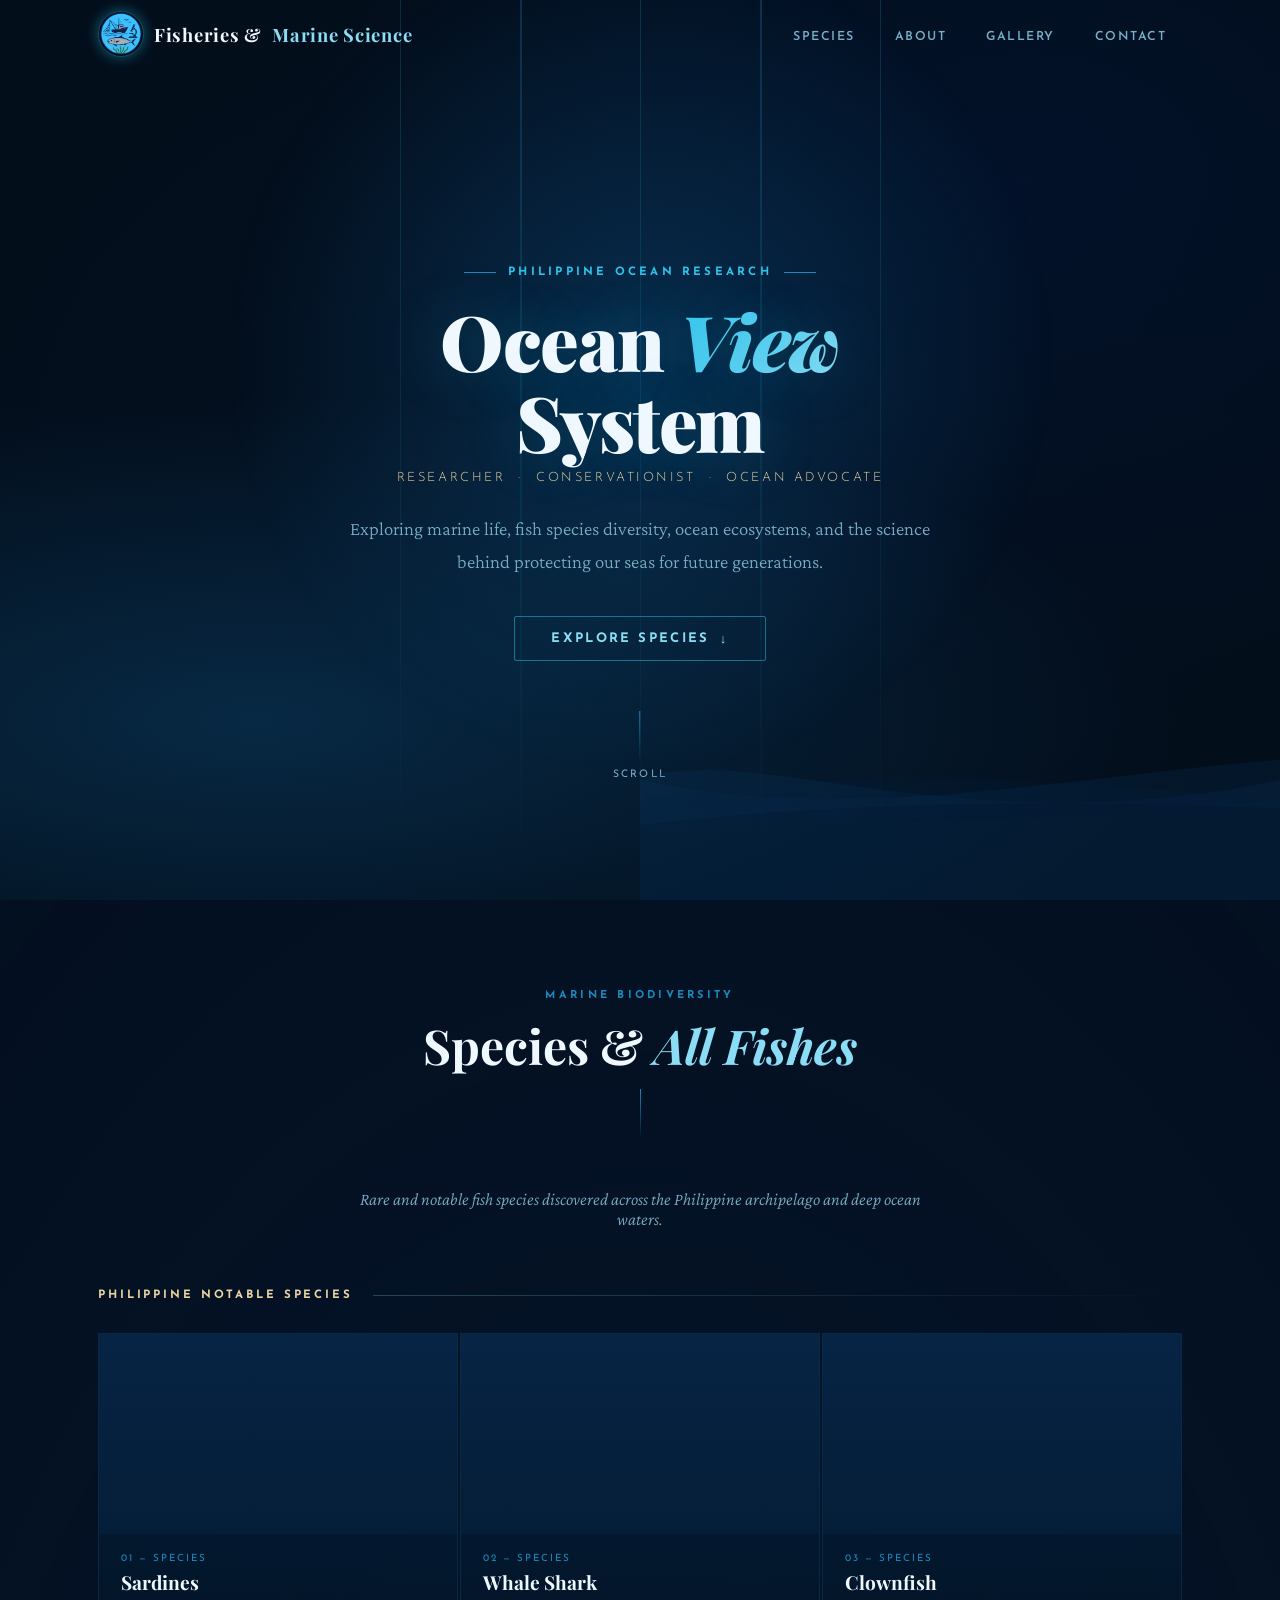
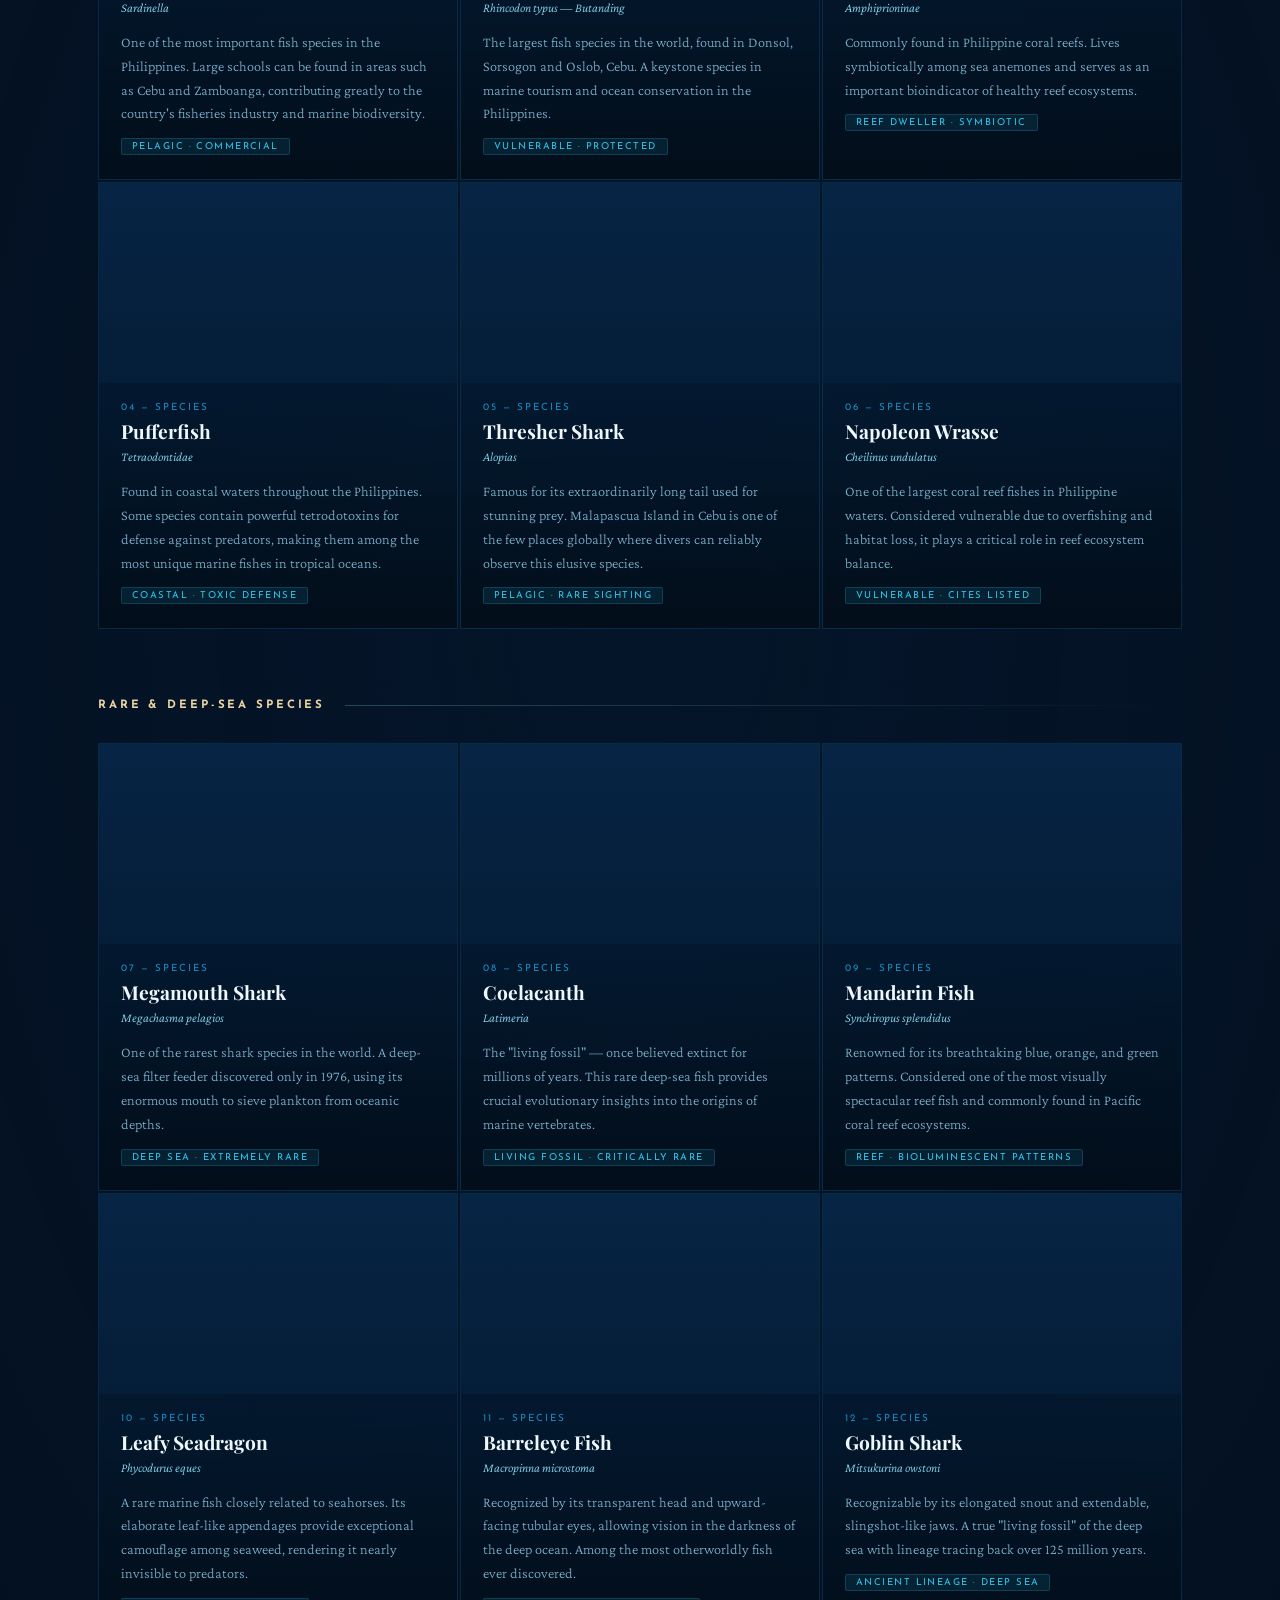
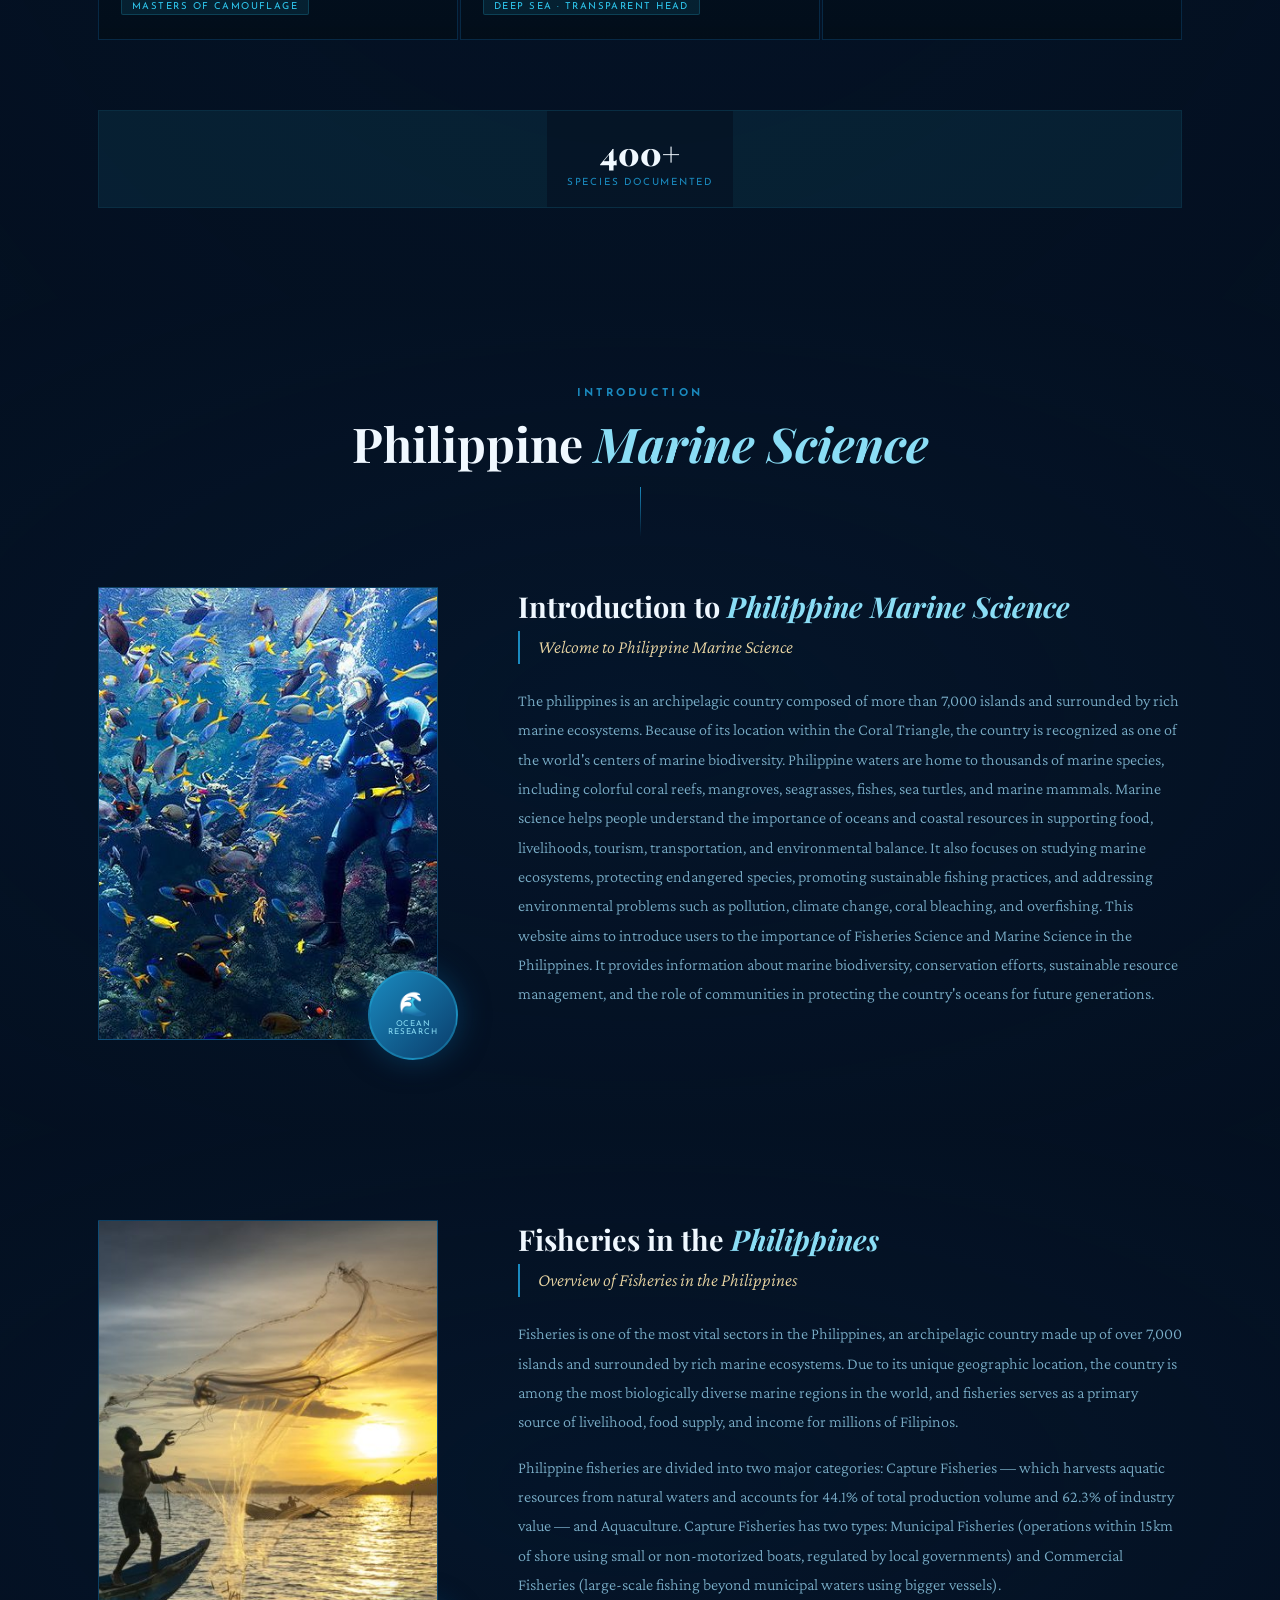
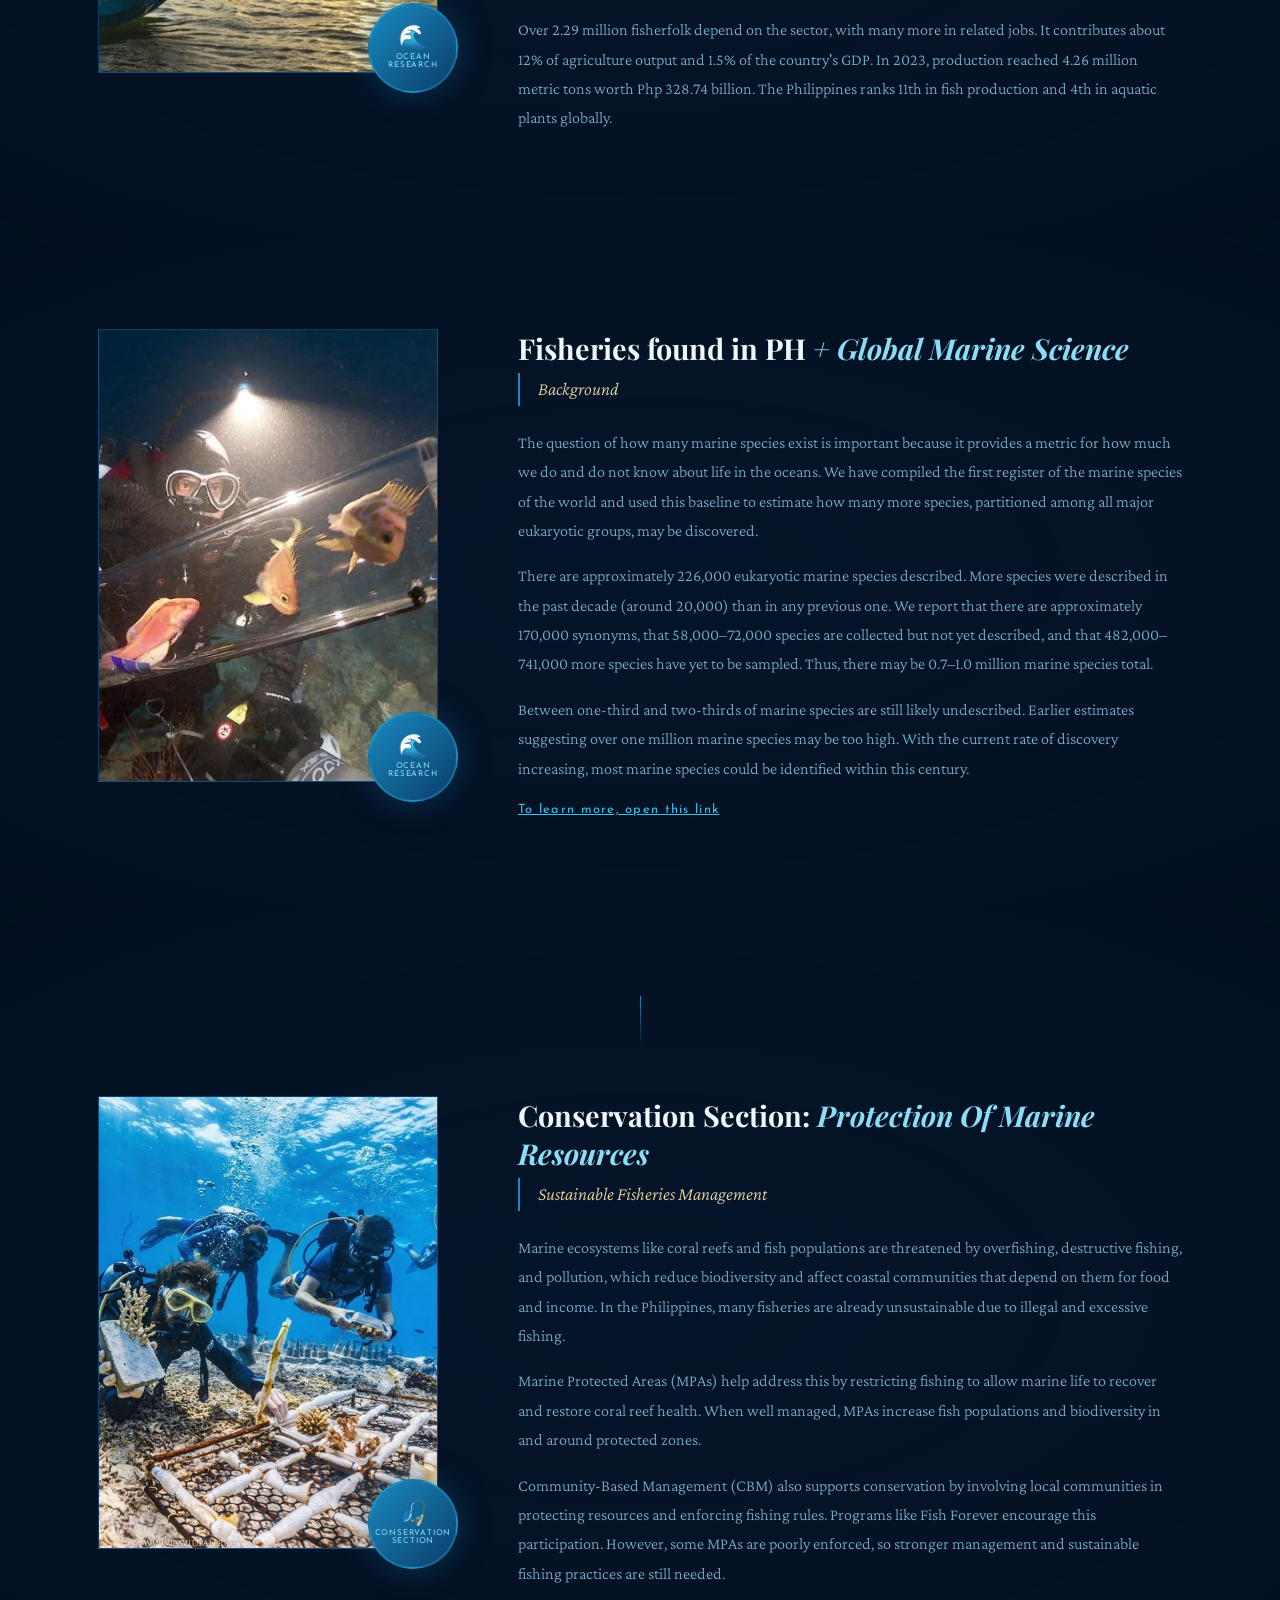
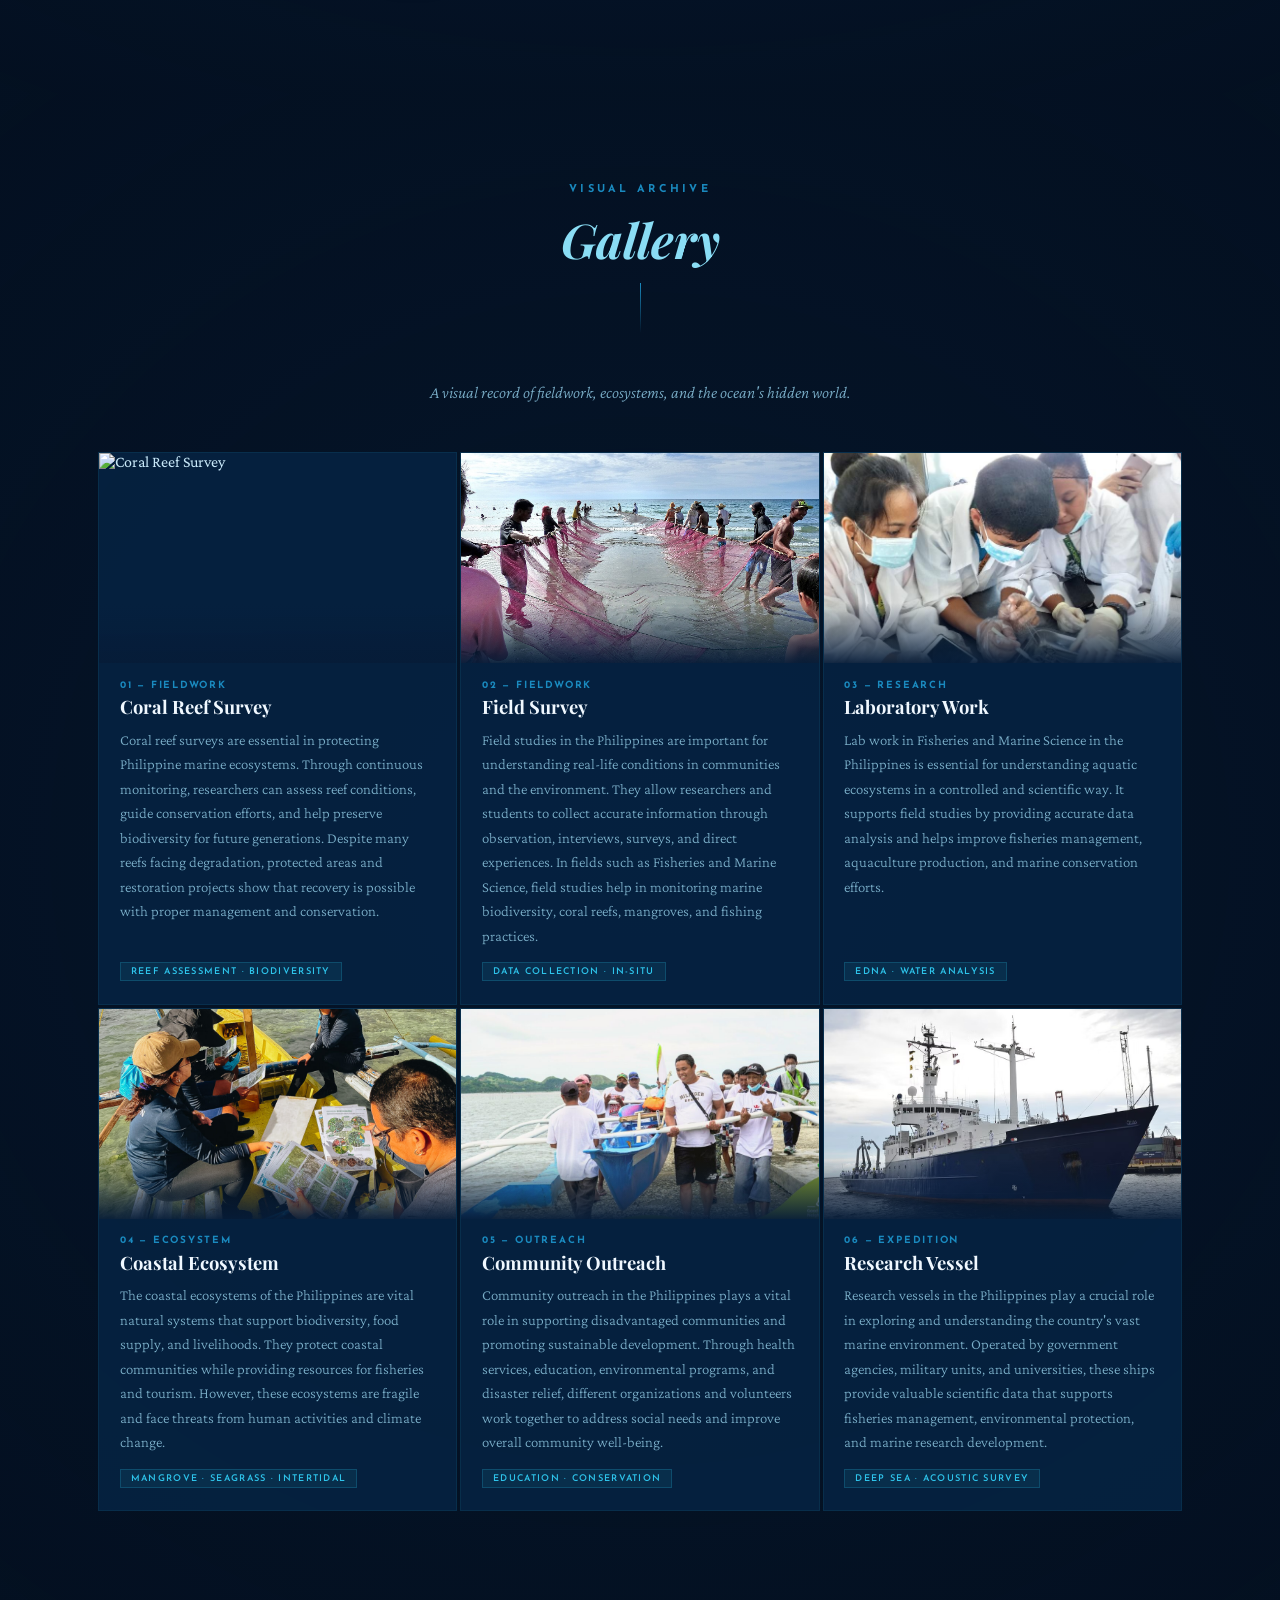
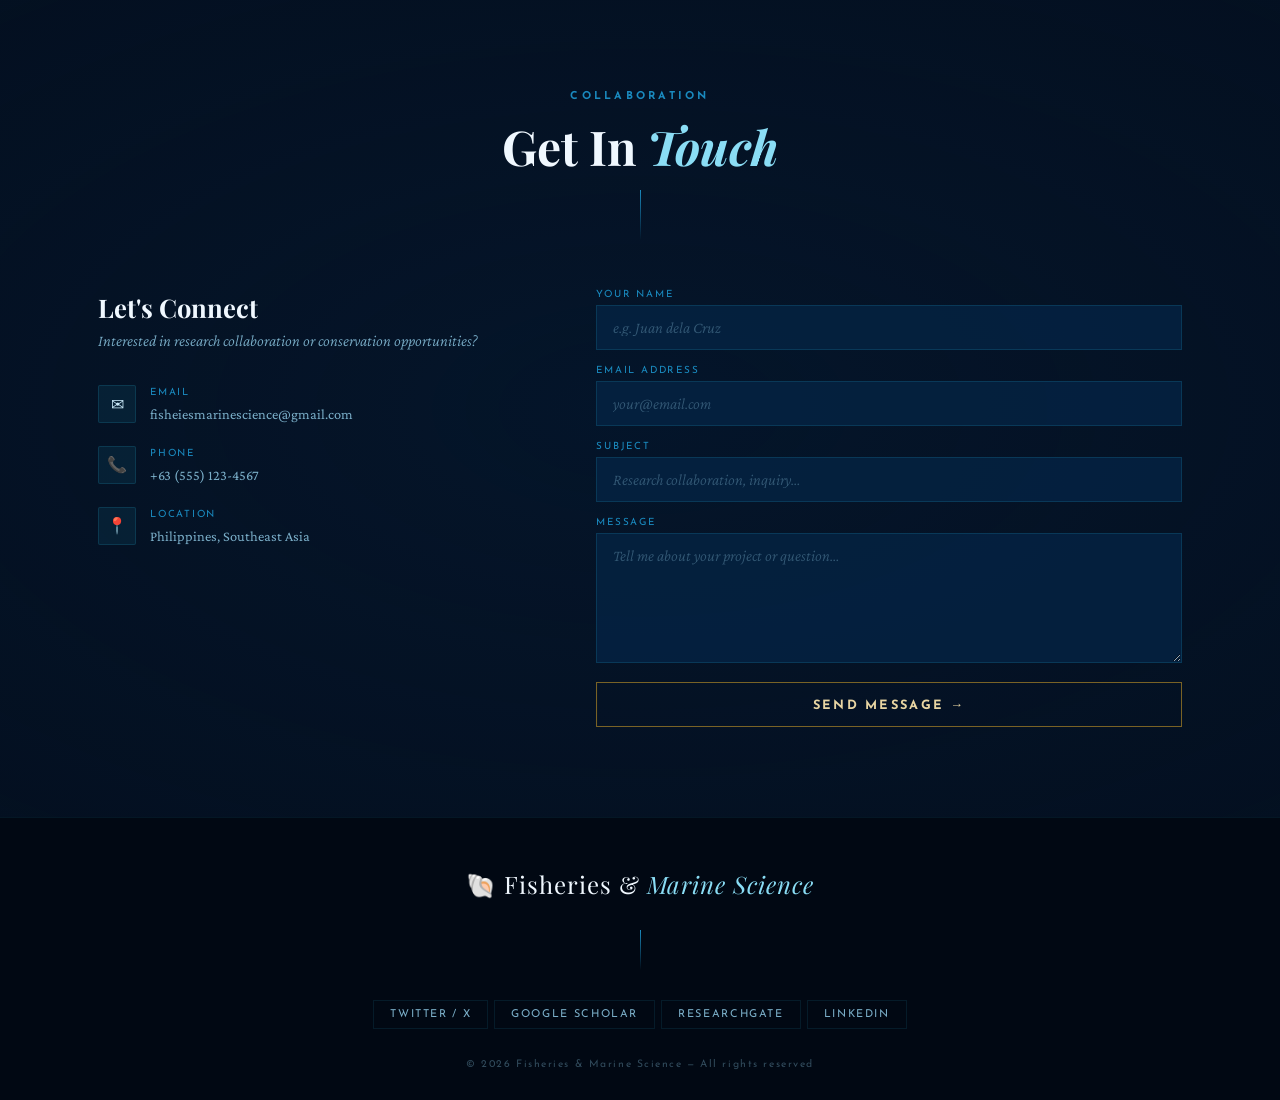
==== commit 7e66934c: "Add files via upload" ====
--- a/fms-updated (6).html
+++ b/fms-updated (6).html
@@ -361,7 +361,7 @@
       <!-- 01 Coral Reef Survey -->
       <div class="gallery-item">
         <div class="gallery-photo-wrap">
-          <img class="gallery-item-photo" src="Gallery/coral-reef-survey.jpg" alt="Coral Reef Survey" height="300">
+          <img class="gallery-item-photo" src="coral-reef-survey.jpg" alt="Coral Reef Survey" height="300">
         </div>
         <div class="gallery-item-body">
           <div class="gallery-item-num">01 — FIELDWORK</div>
@@ -374,7 +374,7 @@
       <!-- 02 Field Survey -->
       <div class="gallery-item">
         <div class="gallery-photo-wrap">
-          <img class="gallery-item-photo" src="Gallery/field survey.jpg" alt="Field Survey" height="300">
+          <img class="gallery-item-photo" src="fieldsurvey.jpg" alt="Field Survey" height="300">
         </div>
         <div class="gallery-item-body">
           <div class="gallery-item-num">02 — FIELDWORK</div>
@@ -387,7 +387,7 @@
       <!-- 03 Laboratory Work -->
       <div class="gallery-item">
         <div class="gallery-photo-wrap">
-          <img class="gallery-item-photo" src="Gallery/lab work.jpg" alt="Laboratory Work" height="300">
+          <img class="gallery-item-photo" src="lab-work.jpg" alt="Laboratory Work" height="300">
         </div>
         <div class="gallery-item-body">
           <div class="gallery-item-num">03 — RESEARCH</div>
@@ -400,7 +400,7 @@
       <!-- 04 Coastal Ecosystem -->
       <div class="gallery-item">
         <div class="gallery-photo-wrap">
-          <img class="gallery-item-photo" src="Gallery/coastal ecosystem.jpg" alt="Coastal Ecosystem" height="300">
+          <img class="gallery-item-photo" src="coastal-ecosystem.jpg" alt="Coastal Ecosystem" height="300">
         </div>
         <div class="gallery-item-body">
           <div class="gallery-item-num">04 — ECOSYSTEM</div>
@@ -413,7 +413,7 @@
       <!-- 05 Community Outreach -->
       <div class="gallery-item">
         <div class="gallery-photo-wrap">
-          <img class="gallery-item-photo" src="Gallery/community.jpg" alt="Community Outreach" height="300">
+          <img class="gallery-item-photo" src="community.jpg" alt="Community Outreach" height="300">
         </div>
         <div class="gallery-item-body">
           <div class="gallery-item-num">05 — OUTREACH</div>
@@ -426,7 +426,7 @@
       <!-- 06 Research Vessel -->
       <div class="gallery-item">
         <div class="gallery-photo-wrap">
-          <img class="gallery-item-photo" src="Gallery/research vessel.jpg" alt="Research Vessel" height="300">
+          <img class="gallery-item-photo" src="researchvessel.jpg" alt="Research Vessel" height="300">
         </div>
         <div class="gallery-item-body">
           <div class="gallery-item-num">06 — EXPEDITION</div>
